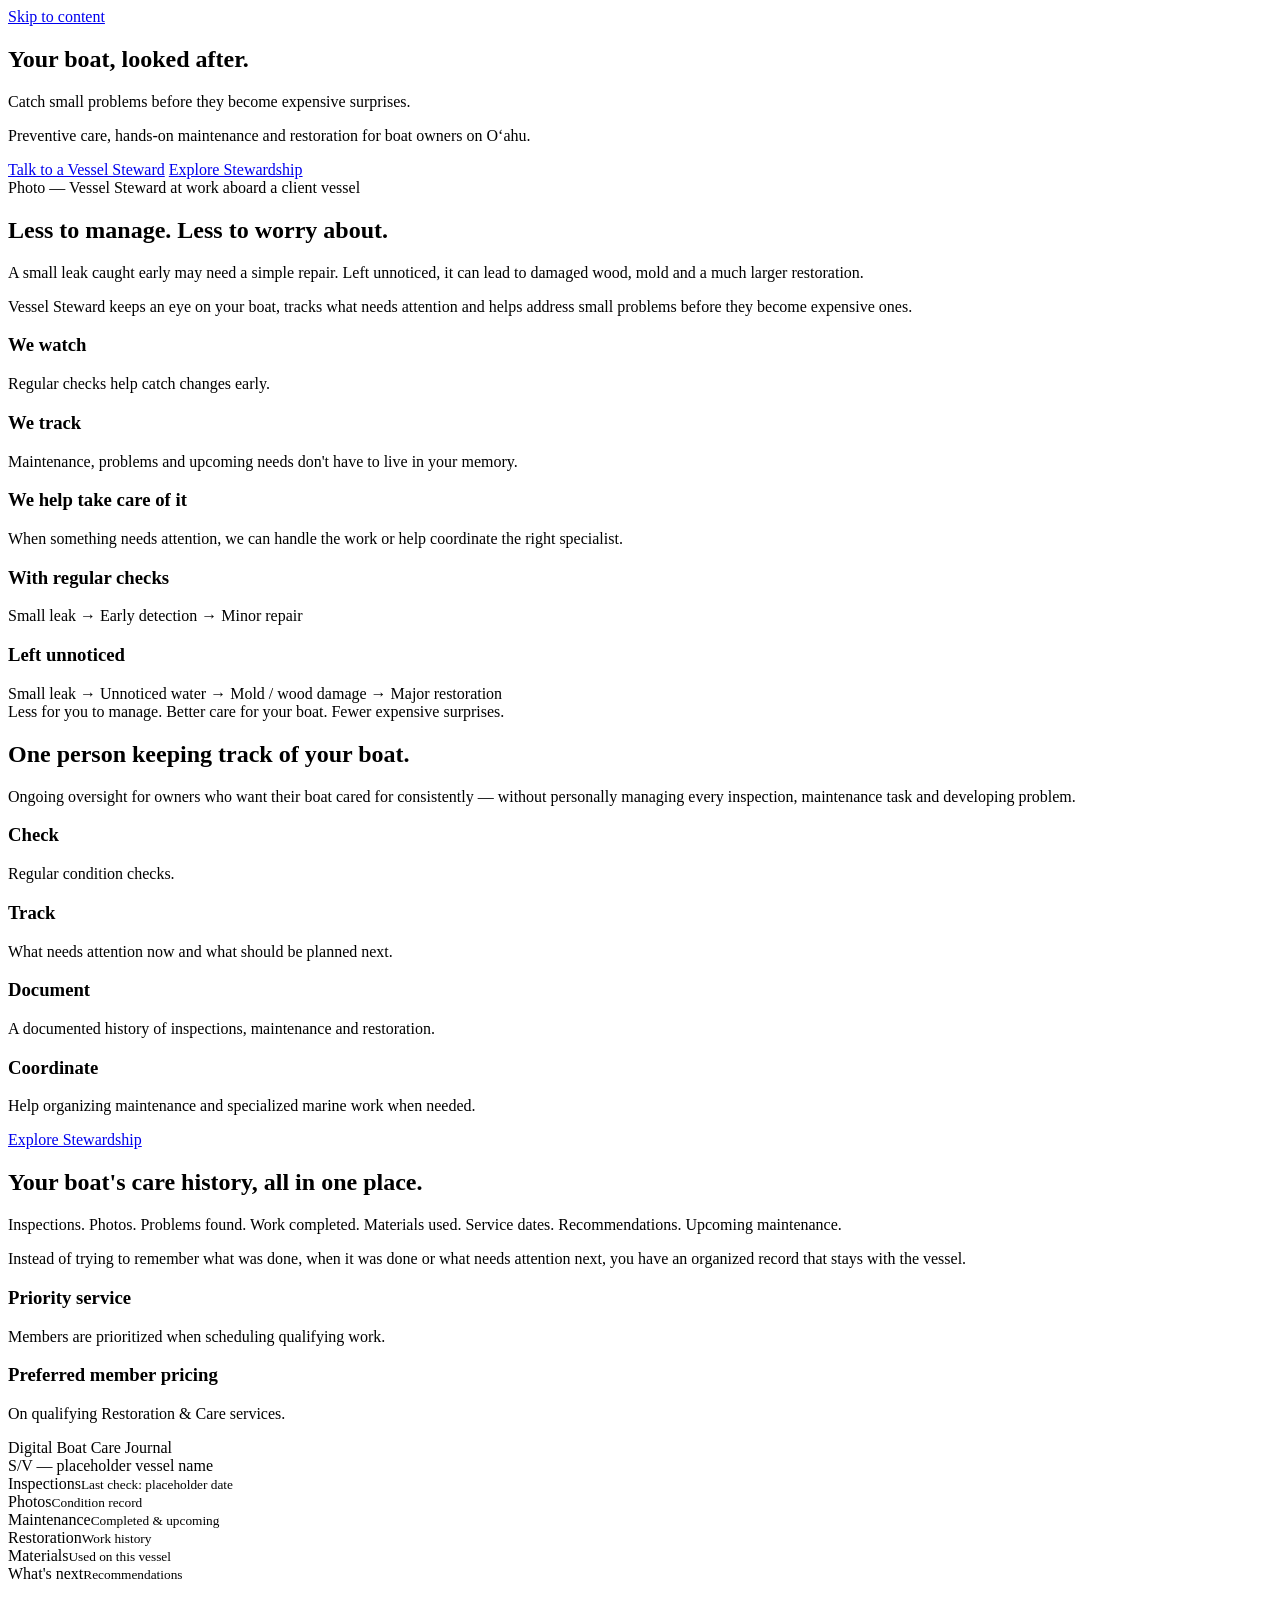
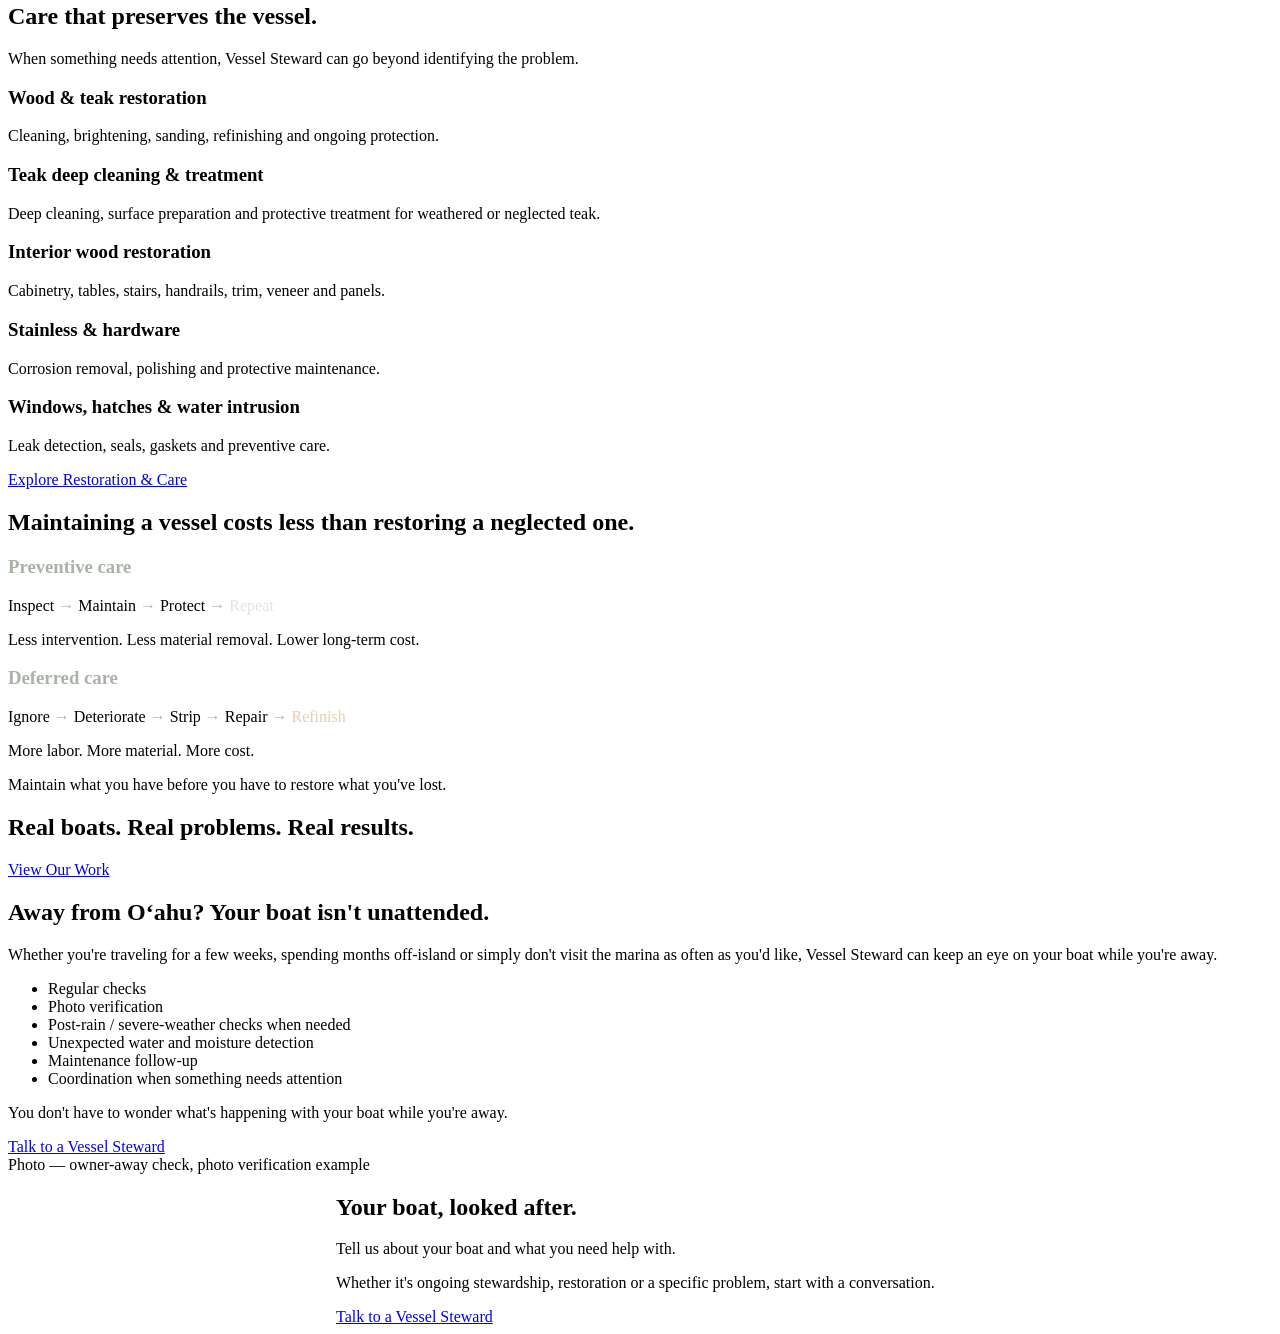
==== index.html @ 66714bbd "Add files via upload" ====
<!doctype html>
<html lang="en">
<head>
<meta charset="utf-8">
<meta name="viewport" content="width=device-width, initial-scale=1">
<title>Vessel Steward — Boat Care & Stewardship on O‘ahu</title>
<meta name="description" content="Preventive boat care, maintenance oversight and restoration on O‘ahu. Vessel Steward catches small problems before they become expensive surprises.">
<meta property="og:title" content="Vessel Steward — Your boat, looked after.">
<meta property="og:description" content="Preventive vessel care, maintenance oversight and restoration on O‘ahu, Hawai‘i.">
<meta property="og:type" content="website">
<meta property="og:url" content="https://example.com/">
<meta property="og:image" content="images/hero/og-image.jpg">
<link rel="icon" href="data:,">
<link rel="preconnect" href="https://fonts.googleapis.com">
<link rel="preconnect" href="https://fonts.gstatic.com" crossorigin>
<link href="https://fonts.googleapis.com/css2?family=Fraunces:opsz,wght@9..144,440;9..144,500;9..144,560&family=Inter:wght@400;500;600;700&display=swap" rel="stylesheet">
<link rel="stylesheet" href="css/tokens.css">
<link rel="stylesheet" href="css/base.css">
<link rel="stylesheet" href="css/layout.css">
<link rel="stylesheet" href="css/components.css">
</head>
<body>
<a class="skip-link" href="#main">Skip to content</a>
<div id="site-header"></div>

<main id="main">

  <!-- ================= HERO ================= -->
  <section class="wrap hero">
    <div>
      <h1>Your boat, looked after.</h1>
      <p class="lead">Catch small problems before they become expensive surprises.</p>
      <p>Preventive care, hands-on maintenance and restoration for boat owners on O‘ahu.</p>
      <div class="cta-row">
        <a class="btn btn-primary" href="contact.html">Talk to a Vessel Steward</a>
        <a class="btn btn-secondary" href="stewardship.html">Explore Stewardship</a>
      </div>
    </div>
    <div class="ph ph--hero" role="img" aria-label="Placeholder: Vessel Steward working aboard an actual boat on O‘ahu">
      <span class="ph__label">Photo — Vessel Steward at work aboard a client vessel</span>
    </div>
  </section>

  <!-- ================= LESS TO MANAGE ================= -->
  <section class="section section--canvas">
    <div class="wrap">
      <div class="section-head">
        <h2>Less to manage. Less to worry about.</h2>
        <p>A small leak caught early may need a simple repair. Left unnoticed, it can lead to damaged wood, mold and a much larger restoration.</p>
        <p>Vessel Steward keeps an eye on your boat, tracks what needs attention and helps address small problems before they become expensive ones.</p>
      </div>

      <div class="concept-grid concept-grid--3">
        <div class="concept">
          <h3>We watch</h3>
          <p>Regular checks help catch changes early.</p>
        </div>
        <div class="concept">
          <h3>We track</h3>
          <p>Maintenance, problems and upcoming needs don't have to live in your memory.</p>
        </div>
        <div class="concept">
          <h3>We help take care of it</h3>
          <p>When something needs attention, we can handle the work or help coordinate the right specialist.</p>
        </div>
      </div>

      <div class="care-compare" aria-label="Comparing early detection to unnoticed damage">
        <div class="care-path care-path--good">
          <h3>With regular checks</h3>
          <div class="care-path__chain">
            <span class="care-path__node">Small leak</span>
            <span class="care-path__arrow">→</span>
            <span class="care-path__node">Early detection</span>
            <span class="care-path__arrow">→</span>
            <span class="care-path__node">Minor repair</span>
          </div>
        </div>
        <div class="care-path care-path--bad">
          <h3>Left unnoticed</h3>
          <div class="care-path__chain">
            <span class="care-path__node">Small leak</span>
            <span class="care-path__arrow">→</span>
            <span class="care-path__node">Unnoticed water</span>
            <span class="care-path__arrow">→</span>
            <span class="care-path__node">Mold / wood damage</span>
            <span class="care-path__arrow">→</span>
            <span class="care-path__node">Major restoration</span>
          </div>
        </div>
      </div>

      <p class="lead" style="margin-top: var(--space-4)">Less for you to manage. Better care for your boat. Fewer expensive surprises.</p>
    </div>
  </section>

  <!-- ================= VESSEL STEWARDSHIP ================= -->
  <section class="section">
    <div class="wrap">
      <div class="section-head">
        <h2>One person keeping track of your boat.</h2>
        <p>Ongoing oversight for owners who want their boat cared for consistently — without personally managing every inspection, maintenance task and developing problem.</p>
      </div>

      <div class="concept-grid concept-grid--4">
        <div class="concept"><h3>Check</h3><p>Regular condition checks.</p></div>
        <div class="concept"><h3>Track</h3><p>What needs attention now and what should be planned next.</p></div>
        <div class="concept"><h3>Document</h3><p>A documented history of inspections, maintenance and restoration.</p></div>
        <div class="concept"><h3>Coordinate</h3><p>Help organizing maintenance and specialized marine work when needed.</p></div>
      </div>

      <p style="margin-top: var(--space-4)"><a class="btn btn-secondary" href="stewardship.html">Explore Stewardship</a></p>
    </div>
  </section>

  <!-- ================= DIGITAL BOAT CARE JOURNAL ================= -->
  <section class="section section--canvas">
    <div class="wrap hero" style="padding-block:0;">
      <div>
        <h2>Your boat's care history, all in one place.</h2>
        <p>Inspections. Photos. Problems found. Work completed. Materials used. Service dates. Recommendations. Upcoming maintenance.</p>
        <p>Instead of trying to remember what was done, when it was done or what needs attention next, you have an organized record that stays with the vessel.</p>
        <div class="benefit-row">
          <div class="benefit"><h3>Priority service</h3><p>Members are prioritized when scheduling qualifying work.</p></div>
          <div class="benefit"><h3>Preferred member pricing</h3><p>On qualifying Restoration &amp; Care services.</p></div>
        </div>
      </div>
      <div>
        <div class="journal">
          <div class="journal__bar">
            <span class="journal__dot"></span><span class="journal__dot"></span><span class="journal__dot"></span>
            <span class="journal__title">Digital Boat Care Journal</span>
          </div>
          <div class="journal__body">
            <div class="journal__vessel">S/V — placeholder vessel name</div>
            <div class="journal__categories">
              <div class="journal__cat"><span>Inspections</span><small>Last check: placeholder date</small></div>
              <div class="journal__cat"><span>Photos</span><small>Condition record</small></div>
              <div class="journal__cat"><span>Maintenance</span><small>Completed &amp; upcoming</small></div>
              <div class="journal__cat"><span>Restoration</span><small>Work history</small></div>
              <div class="journal__cat"><span>Materials</span><small>Used on this vessel</small></div>
              <div class="journal__cat"><span>What's next</span><small>Recommendations</small></div>
            </div>
          </div>
        </div>
      </div>
    </div>
  </section>

  <!-- ================= RESTORATION & CARE ================= -->
  <section class="section">
    <div class="wrap">
      <div class="section-head">
        <h2>Care that preserves the vessel.</h2>
        <p>When something needs attention, Vessel Steward can go beyond identifying the problem.</p>
      </div>

      <div class="concept-grid concept-grid--3">
        <div class="concept"><h3>Wood &amp; teak restoration</h3><p>Cleaning, brightening, sanding, refinishing and ongoing protection.</p></div>
        <div class="concept"><h3>Teak deep cleaning &amp; treatment</h3><p>Deep cleaning, surface preparation and protective treatment for weathered or neglected teak.</p></div>
        <div class="concept"><h3>Interior wood restoration</h3><p>Cabinetry, tables, stairs, handrails, trim, veneer and panels.</p></div>
        <div class="concept"><h3>Stainless &amp; hardware</h3><p>Corrosion removal, polishing and protective maintenance.</p></div>
        <div class="concept"><h3>Windows, hatches &amp; water intrusion</h3><p>Leak detection, seals, gaskets and preventive care.</p></div>
      </div>

      <p style="margin-top: var(--space-4)"><a class="btn btn-secondary" href="restoration-care.html">Explore Restoration &amp; Care</a></p>
    </div>
  </section>

  <!-- ================= PREVENTIVE CARE ================= -->
  <section class="section section--dark">
    <div class="wrap">
      <div class="section-head">
        <h2>Maintaining a vessel costs less than restoring a neglected one.</h2>
      </div>

      <div class="care-compare">
        <div class="care-path care-path--good" style="background:transparent;border-color:rgba(237,234,224,0.25)">
          <h3 style="color:#A9B2A7">Preventive care</h3>
          <div class="care-path__chain">
            <span class="care-path__node" style="background:var(--ink-panel);border-color:rgba(237,234,224,0.3);color:var(--paper-on-ink)">Inspect</span>
            <span class="care-path__arrow" style="color:#A9B2A7">→</span>
            <span class="care-path__node" style="background:var(--ink-panel);border-color:rgba(237,234,224,0.3);color:var(--paper-on-ink)">Maintain</span>
            <span class="care-path__arrow" style="color:#A9B2A7">→</span>
            <span class="care-path__node" style="background:var(--ink-panel);border-color:rgba(237,234,224,0.3);color:var(--paper-on-ink)">Protect</span>
            <span class="care-path__arrow" style="color:#A9B2A7">→</span>
            <span class="care-path__node" style="border-color:var(--steward);color:#DCE6DF">Repeat</span>
          </div>
          <p class="care-path__result" style="color:var(--paper-on-ink)">Less intervention. Less material removal. Lower long-term cost.</p>
        </div>
        <div class="care-path care-path--bad" style="background:transparent;border-color:rgba(237,234,224,0.25)">
          <h3 style="color:#A9B2A7">Deferred care</h3>
          <div class="care-path__chain">
            <span class="care-path__node" style="background:var(--ink-panel);border-color:rgba(237,234,224,0.3);color:var(--paper-on-ink)">Ignore</span>
            <span class="care-path__arrow" style="color:#A9B2A7">→</span>
            <span class="care-path__node" style="background:var(--ink-panel);border-color:rgba(237,234,224,0.3);color:var(--paper-on-ink)">Deteriorate</span>
            <span class="care-path__arrow" style="color:#A9B2A7">→</span>
            <span class="care-path__node" style="background:var(--ink-panel);border-color:rgba(237,234,224,0.3);color:var(--paper-on-ink)">Strip</span>
            <span class="care-path__arrow" style="color:#A9B2A7">→</span>
            <span class="care-path__node" style="background:var(--ink-panel);border-color:rgba(237,234,224,0.3);color:var(--paper-on-ink)">Repair</span>
            <span class="care-path__arrow" style="color:#A9B2A7">→</span>
            <span class="care-path__node" style="border-color:var(--teak);color:#E4CFAF">Refinish</span>
          </div>
          <p class="care-path__result" style="color:var(--paper-on-ink)">More labor. More material. More cost.</p>
        </div>
      </div>

      <p class="lead" style="color:var(--paper-on-ink); margin-top: var(--space-5)">Maintain what you have before you have to restore what you've lost.</p>
    </div>
  </section>

  <!-- ================= OUR WORK ================= -->
  <section class="section">
    <div class="wrap">
      <div class="section-head">
        <h2>Real boats. Real problems. Real results.</h2>
      </div>
      <div class="project-grid" id="home-project-preview"></div>
      <p style="margin-top: var(--space-5)"><a class="btn btn-secondary" href="our-work.html">View Our Work</a></p>
    </div>
  </section>

  <!-- ================= OWNER AWAY ================= -->
  <section class="section section--canvas">
    <div class="wrap hero" style="padding-block:0;">
      <div>
        <h2>Away from O‘ahu? Your boat isn't unattended.</h2>
        <p>Whether you're traveling for a few weeks, spending months off-island or simply don't visit the marina as often as you'd like, Vessel Steward can keep an eye on your boat while you're away.</p>
        <ul class="check-list">
          <li>Regular checks</li>
          <li>Photo verification</li>
          <li>Post-rain / severe-weather checks when needed</li>
          <li>Unexpected water and moisture detection</li>
          <li>Maintenance follow-up</li>
          <li>Coordination when something needs attention</li>
        </ul>
        <p class="lead">You don't have to wonder what's happening with your boat while you're away.</p>
        <a class="btn btn-primary" href="contact.html">Talk to a Vessel Steward</a>
      </div>
      <div class="ph ph--wide" role="img" aria-label="Placeholder: photo verification check sent to an off-island owner">
        <span class="ph__label">Photo — owner-away check, photo verification example</span>
      </div>
    </div>
  </section>

  <!-- ================= FINAL CTA ================= -->
  <section class="section section--dark">
    <div class="wrap section-head--center" style="max-width:38rem;margin-inline:auto;">
      <h2>Your boat, looked after.</h2>
      <p>Tell us about your boat and what you need help with.</p>
      <p>Whether it's ongoing stewardship, restoration or a specific problem, start with a conversation.</p>
      <div class="cta-row" style="justify-content:center; margin-top: var(--space-3)">
        <a class="btn btn-primary" href="contact.html">Talk to a Vessel Steward</a>
      </div>
    </div>
  </section>

</main>

<div id="site-footer"></div>

<script src="data/projects.js"></script>
<script src="js/components.js"></script>
<script src="js/main.js"></script>
<script>
  document.addEventListener("components:ready", function () {
    var host = document.getElementById("home-project-preview");
    if (!host || !window.VS_PROJECTS) return;
    host.innerHTML = window.VS_PROJECTS.slice(0, 4).map(function (p) {
      return (
        '<article class="project-card">' +
        '<div class="project-card__images">' +
        '<div class="ph ph--square"><span class="ph__label">Before — ' + p.title + '</span></div>' +
        '<div class="ph ph--square"><span class="ph__label">After — ' + p.title + '</span></div>' +
        '</div>' +
        '<div class="project-card__body">' +
        '<span class="project-card__cat">' + p.category + '</span>' +
        '<h3>' + p.title + '</h3>' +
        '<dl><dt>Problem</dt><dd>' + p.problem + '</dd>' +
        '<dt>Work performed</dt><dd>' + p.work + '</dd>' +
        '<dt>Result</dt><dd>' + p.result + '</dd></dl>' +
        '</div></article>'
      );
    }).join("");
  });
</script>
</body>
</html>
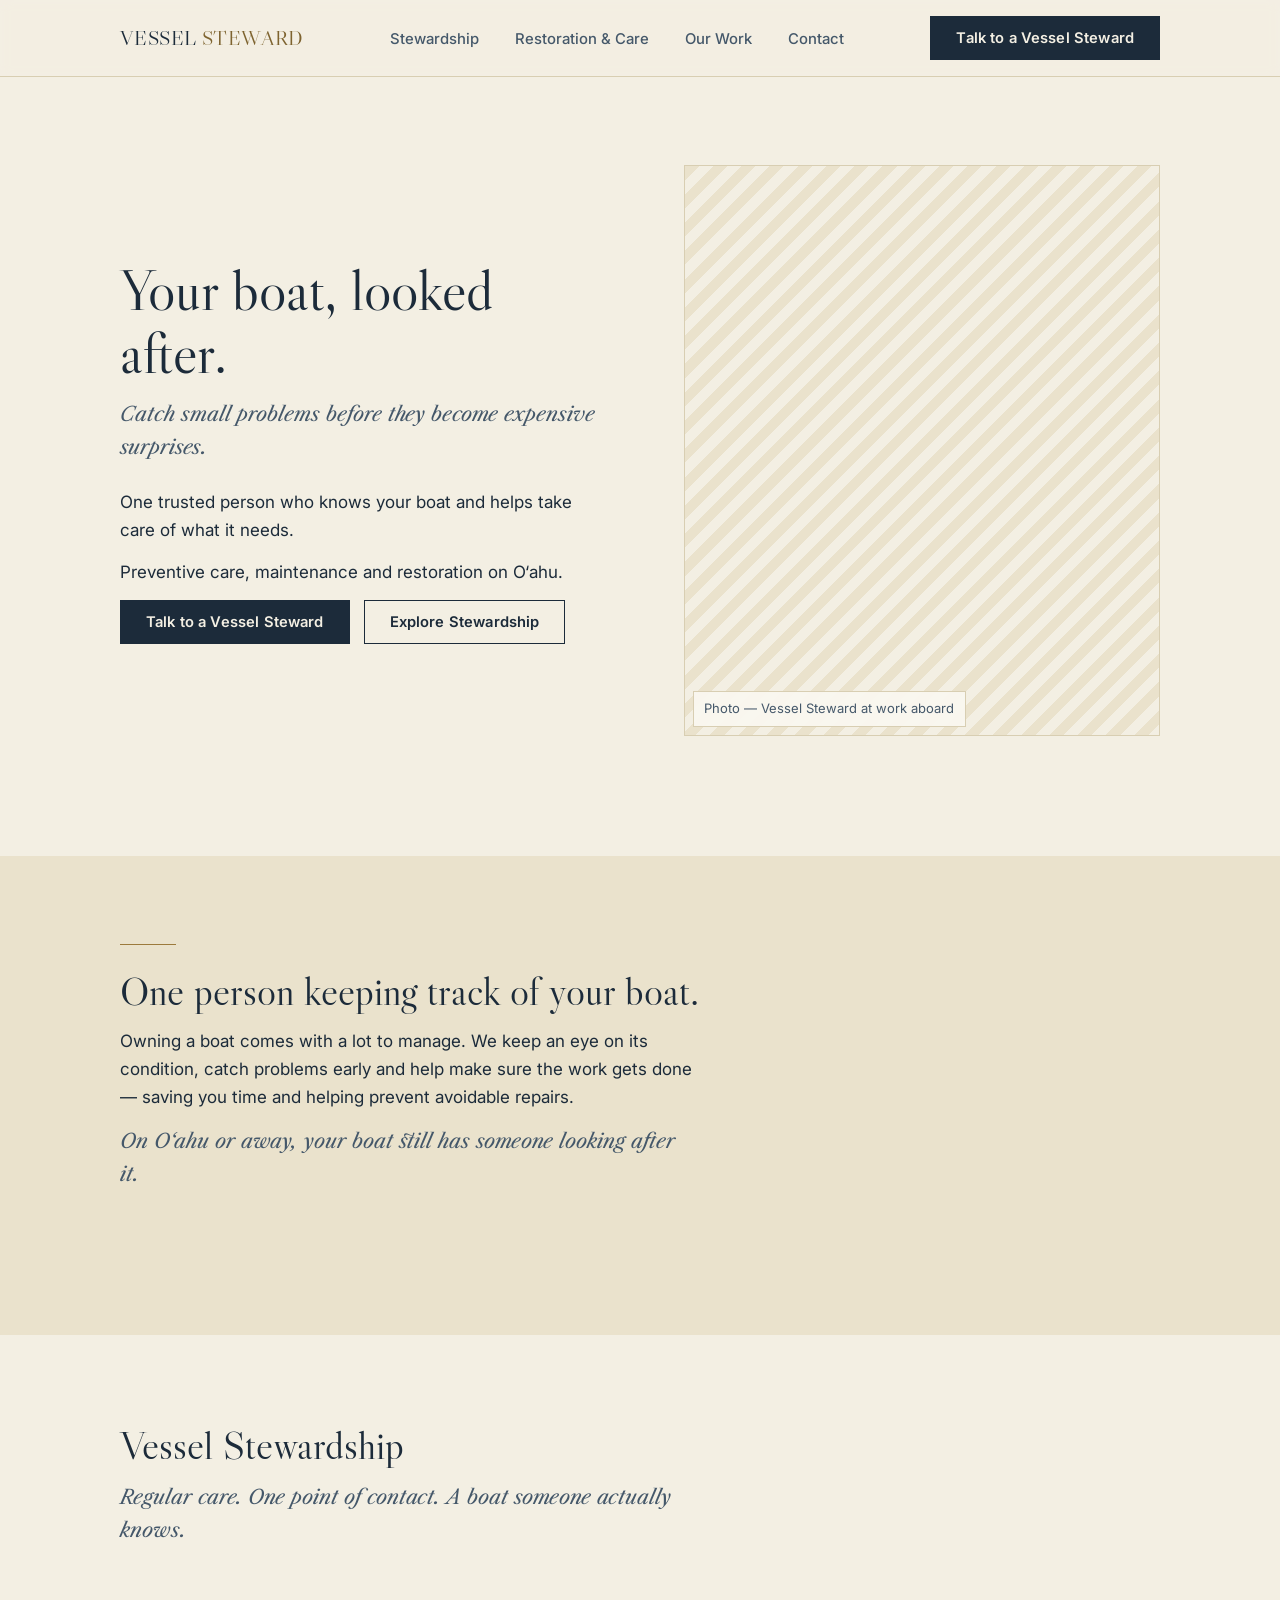
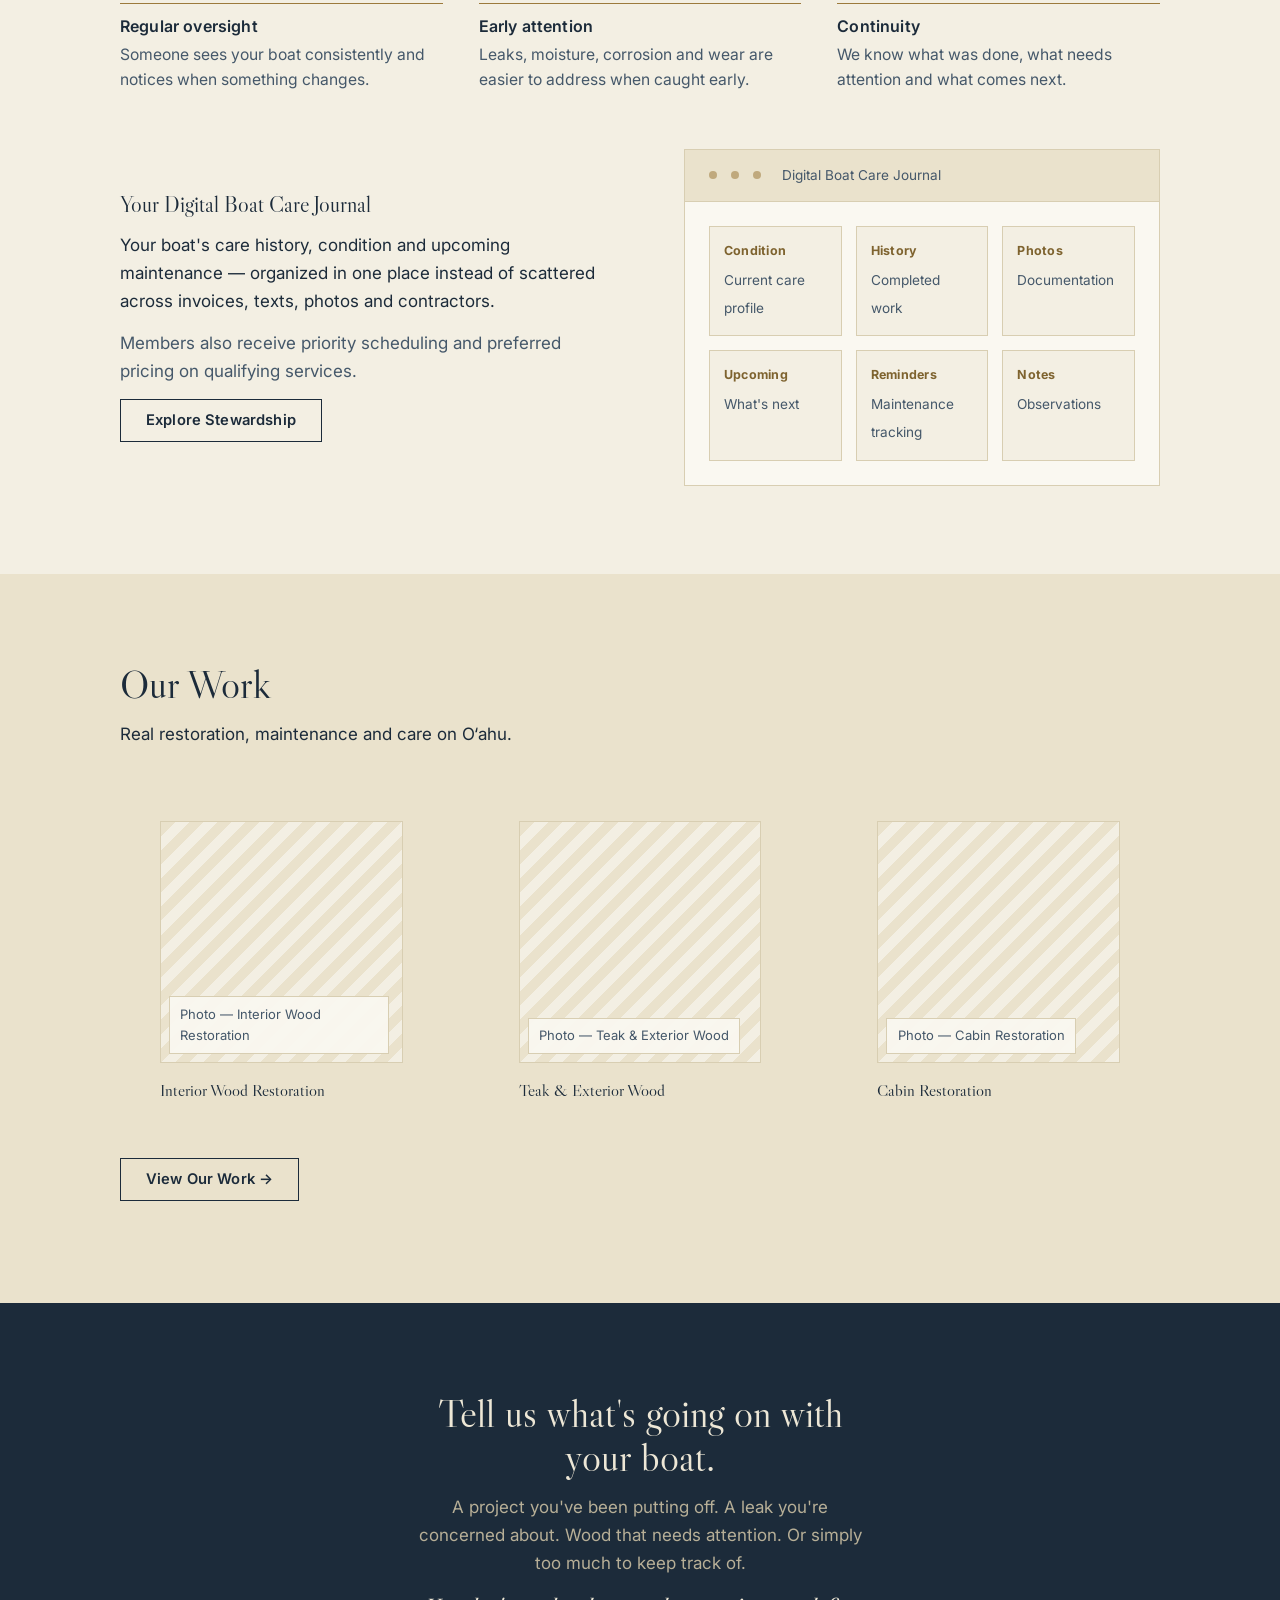
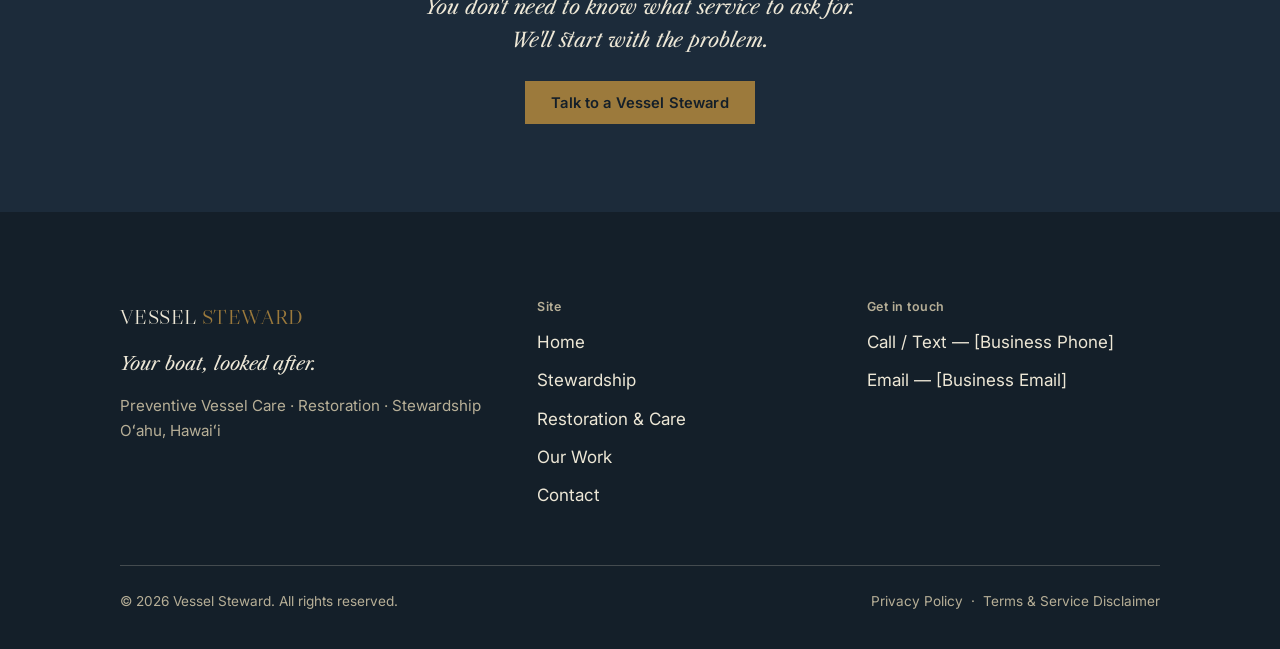
==== commit c32bb8cd: "Add files via upload" ====
--- a/index.html
+++ b/index.html
@@ -3,17 +3,16 @@
 <head>
 <meta charset="utf-8">
 <meta name="viewport" content="width=device-width, initial-scale=1">
-<title>Vessel Steward — Boat Care & Stewardship on O‘ahu</title>
-<meta name="description" content="Preventive boat care, maintenance oversight and restoration on O‘ahu. Vessel Steward catches small problems before they become expensive surprises.">
+<title>Vessel Steward — Preventive Boat Care &amp; Stewardship on O‘ahu</title>
+<meta name="description" content="One trusted person who knows your boat. Preventive care, maintenance and restoration for boat owners on O‘ahu, Hawai‘i.">
 <meta property="og:title" content="Vessel Steward — Your boat, looked after.">
-<meta property="og:description" content="Preventive vessel care, maintenance oversight and restoration on O‘ahu, Hawai‘i.">
+<meta property="og:description" content="Preventive care, maintenance and restoration for boat owners on O‘ahu, Hawai‘i.">
 <meta property="og:type" content="website">
 <meta property="og:url" content="https://example.com/">
-<meta property="og:image" content="images/hero/og-image.jpg">
 <link rel="icon" href="data:,">
 <link rel="preconnect" href="https://fonts.googleapis.com">
 <link rel="preconnect" href="https://fonts.gstatic.com" crossorigin>
-<link href="https://fonts.googleapis.com/css2?family=Fraunces:opsz,wght@9..144,440;9..144,500;9..144,560&family=Inter:wght@400;500;600;700&display=swap" rel="stylesheet">
+<link href="https://fonts.googleapis.com/css2?family=Libre+Caslon+Display&family=Libre+Caslon+Text:ital@0;1&family=Inter:wght@400;500;600;700&display=swap" rel="stylesheet">
 <link rel="stylesheet" href="css/tokens.css">
 <link rel="stylesheet" href="css/base.css">
 <link rel="stylesheet" href="css/layout.css">
@@ -30,116 +29,73 @@
     <div>
       <h1>Your boat, looked after.</h1>
       <p class="lead">Catch small problems before they become expensive surprises.</p>
-      <p>Preventive care, hands-on maintenance and restoration for boat owners on O‘ahu.</p>
+      <p>One trusted person who knows your boat and helps take care of what it needs.</p>
+      <p>Preventive care, maintenance and restoration on O‘ahu.</p>
       <div class="cta-row">
         <a class="btn btn-primary" href="contact.html">Talk to a Vessel Steward</a>
         <a class="btn btn-secondary" href="stewardship.html">Explore Stewardship</a>
       </div>
     </div>
-    <div class="ph ph--hero" role="img" aria-label="Placeholder: Vessel Steward working aboard an actual boat on O‘ahu">
-      <span class="ph__label">Photo — Vessel Steward at work aboard a client vessel</span>
+    <div class="ph ph--hero" role="img" aria-label="Placeholder: Vessel Steward working aboard a client vessel on O‘ahu">
+      <span class="ph__label">Photo — Vessel Steward at work aboard</span>
     </div>
   </section>
 
-  <!-- ================= LESS TO MANAGE ================= -->
-  <section class="section section--canvas">
+  <!-- ================= ONE PERSON KEEPING TRACK ================= -->
+  <section class="section section--panel">
+    <div class="wrap">
+      <hr class="rule">
+      <div class="section-head">
+        <h2>One person keeping track of your boat.</h2>
+        <p>Owning a boat comes with a lot to manage. We keep an eye on its condition, catch problems early and help make sure the work gets done — saving you time and helping prevent avoidable repairs.</p>
+        <p class="lead">On O‘ahu or away, your boat still has someone looking after it.</p>
+      </div>
+    </div>
+  </section>
+
+  <!-- ================= VESSEL STEWARDSHIP PREVIEW ================= -->
+  <section class="section">
     <div class="wrap">
       <div class="section-head">
-        <h2>Less to manage. Less to worry about.</h2>
-        <p>A small leak caught early may need a simple repair. Left unnoticed, it can lead to damaged wood, mold and a much larger restoration.</p>
-        <p>Vessel Steward keeps an eye on your boat, tracks what needs attention and helps address small problems before they become expensive ones.</p>
+        <h2>Vessel Stewardship</h2>
+        <p class="lead">Regular care. One point of contact. A boat someone actually knows.</p>
       </div>
 
       <div class="concept-grid concept-grid--3">
         <div class="concept">
-          <h3>We watch</h3>
-          <p>Regular checks help catch changes early.</p>
+          <h3>Regular oversight</h3>
+          <p>Someone sees your boat consistently and notices when something changes.</p>
         </div>
         <div class="concept">
-          <h3>We track</h3>
-          <p>Maintenance, problems and upcoming needs don't have to live in your memory.</p>
+          <h3>Early attention</h3>
+          <p>Leaks, moisture, corrosion and wear are easier to address when caught early.</p>
         </div>
         <div class="concept">
-          <h3>We help take care of it</h3>
-          <p>When something needs attention, we can handle the work or help coordinate the right specialist.</p>
+          <h3>Continuity</h3>
+          <p>We know what was done, what needs attention and what comes next.</p>
         </div>
       </div>
 
-      <div class="care-compare" aria-label="Comparing early detection to unnoticed damage">
-        <div class="care-path care-path--good">
-          <h3>With regular checks</h3>
-          <div class="care-path__chain">
-            <span class="care-path__node">Small leak</span>
-            <span class="care-path__arrow">→</span>
-            <span class="care-path__node">Early detection</span>
-            <span class="care-path__arrow">→</span>
-            <span class="care-path__node">Minor repair</span>
-          </div>
+      <div class="hero" style="padding-block: var(--space-5) 0; grid-template-columns: 1fr 1fr;">
+        <div>
+          <h3 style="font-family: var(--font-display); font-size: 1.4rem;">Your Digital Boat Care Journal</h3>
+          <p>Your boat's care history, condition and upcoming maintenance — organized in one place instead of scattered across invoices, texts, photos and contractors.</p>
+          <p style="color: var(--navy-soft)">Members also receive priority scheduling and preferred pricing on qualifying services.</p>
+          <a class="btn btn-secondary" href="stewardship.html">Explore Stewardship</a>
         </div>
-        <div class="care-path care-path--bad">
-          <h3>Left unnoticed</h3>
-          <div class="care-path__chain">
-            <span class="care-path__node">Small leak</span>
-            <span class="care-path__arrow">→</span>
-            <span class="care-path__node">Unnoticed water</span>
-            <span class="care-path__arrow">→</span>
-            <span class="care-path__node">Mold / wood damage</span>
-            <span class="care-path__arrow">→</span>
-            <span class="care-path__node">Major restoration</span>
-          </div>
-        </div>
-      </div>
-
-      <p class="lead" style="margin-top: var(--space-4)">Less for you to manage. Better care for your boat. Fewer expensive surprises.</p>
-    </div>
-  </section>
-
-  <!-- ================= VESSEL STEWARDSHIP ================= -->
-  <section class="section">
-    <div class="wrap">
-      <div class="section-head">
-        <h2>One person keeping track of your boat.</h2>
-        <p>Ongoing oversight for owners who want their boat cared for consistently — without personally managing every inspection, maintenance task and developing problem.</p>
-      </div>
-
-      <div class="concept-grid concept-grid--4">
-        <div class="concept"><h3>Check</h3><p>Regular condition checks.</p></div>
-        <div class="concept"><h3>Track</h3><p>What needs attention now and what should be planned next.</p></div>
-        <div class="concept"><h3>Document</h3><p>A documented history of inspections, maintenance and restoration.</p></div>
-        <div class="concept"><h3>Coordinate</h3><p>Help organizing maintenance and specialized marine work when needed.</p></div>
-      </div>
-
-      <p style="margin-top: var(--space-4)"><a class="btn btn-secondary" href="stewardship.html">Explore Stewardship</a></p>
-    </div>
-  </section>
-
-  <!-- ================= DIGITAL BOAT CARE JOURNAL ================= -->
-  <section class="section section--canvas">
-    <div class="wrap hero" style="padding-block:0;">
-      <div>
-        <h2>Your boat's care history, all in one place.</h2>
-        <p>Inspections. Photos. Problems found. Work completed. Materials used. Service dates. Recommendations. Upcoming maintenance.</p>
-        <p>Instead of trying to remember what was done, when it was done or what needs attention next, you have an organized record that stays with the vessel.</p>
-        <div class="benefit-row">
-          <div class="benefit"><h3>Priority service</h3><p>Members are prioritized when scheduling qualifying work.</p></div>
-          <div class="benefit"><h3>Preferred member pricing</h3><p>On qualifying Restoration &amp; Care services.</p></div>
-        </div>
-      </div>
-      <div>
         <div class="journal">
           <div class="journal__bar">
             <span class="journal__dot"></span><span class="journal__dot"></span><span class="journal__dot"></span>
             <span class="journal__title">Digital Boat Care Journal</span>
           </div>
           <div class="journal__body">
-            <div class="journal__vessel">S/V — placeholder vessel name</div>
             <div class="journal__categories">
-              <div class="journal__cat"><span>Inspections</span><small>Last check: placeholder date</small></div>
-              <div class="journal__cat"><span>Photos</span><small>Condition record</small></div>
-              <div class="journal__cat"><span>Maintenance</span><small>Completed &amp; upcoming</small></div>
-              <div class="journal__cat"><span>Restoration</span><small>Work history</small></div>
-              <div class="journal__cat"><span>Materials</span><small>Used on this vessel</small></div>
-              <div class="journal__cat"><span>What's next</span><small>Recommendations</small></div>
+              <div class="journal__cat"><span>Condition</span><small>Current care profile</small></div>
+              <div class="journal__cat"><span>History</span><small>Completed work</small></div>
+              <div class="journal__cat"><span>Photos</span><small>Documentation</small></div>
+              <div class="journal__cat"><span>Upcoming</span><small>What's next</small></div>
+              <div class="journal__cat"><span>Reminders</span><small>Maintenance tracking</small></div>
+              <div class="journal__cat"><span>Notes</span><small>Observations</small></div>
             </div>
           </div>
         </div>
@@ -147,108 +103,24 @@
     </div>
   </section>
 
-  <!-- ================= RESTORATION & CARE ================= -->
-  <section class="section">
+  <!-- ================= OUR WORK PREVIEW ================= -->
+  <section class="section section--panel">
     <div class="wrap">
       <div class="section-head">
-        <h2>Care that preserves the vessel.</h2>
-        <p>When something needs attention, Vessel Steward can go beyond identifying the problem.</p>
+        <h2>Our Work</h2>
+        <p>Real restoration, maintenance and care on O‘ahu.</p>
       </div>
-
-      <div class="concept-grid concept-grid--3">
-        <div class="concept"><h3>Wood &amp; teak restoration</h3><p>Cleaning, brightening, sanding, refinishing and ongoing protection.</p></div>
-        <div class="concept"><h3>Teak deep cleaning &amp; treatment</h3><p>Deep cleaning, surface preparation and protective treatment for weathered or neglected teak.</p></div>
-        <div class="concept"><h3>Interior wood restoration</h3><p>Cabinetry, tables, stairs, handrails, trim, veneer and panels.</p></div>
-        <div class="concept"><h3>Stainless &amp; hardware</h3><p>Corrosion removal, polishing and protective maintenance.</p></div>
-        <div class="concept"><h3>Windows, hatches &amp; water intrusion</h3><p>Leak detection, seals, gaskets and preventive care.</p></div>
-      </div>
-
-      <p style="margin-top: var(--space-4)"><a class="btn btn-secondary" href="restoration-care.html">Explore Restoration &amp; Care</a></p>
-    </div>
-  </section>
-
-  <!-- ================= PREVENTIVE CARE ================= -->
-  <section class="section section--dark">
-    <div class="wrap">
-      <div class="section-head">
-        <h2>Maintaining a vessel costs less than restoring a neglected one.</h2>
-      </div>
-
-      <div class="care-compare">
-        <div class="care-path care-path--good" style="background:transparent;border-color:rgba(237,234,224,0.25)">
-          <h3 style="color:#A9B2A7">Preventive care</h3>
-          <div class="care-path__chain">
-            <span class="care-path__node" style="background:var(--ink-panel);border-color:rgba(237,234,224,0.3);color:var(--paper-on-ink)">Inspect</span>
-            <span class="care-path__arrow" style="color:#A9B2A7">→</span>
-            <span class="care-path__node" style="background:var(--ink-panel);border-color:rgba(237,234,224,0.3);color:var(--paper-on-ink)">Maintain</span>
-            <span class="care-path__arrow" style="color:#A9B2A7">→</span>
-            <span class="care-path__node" style="background:var(--ink-panel);border-color:rgba(237,234,224,0.3);color:var(--paper-on-ink)">Protect</span>
-            <span class="care-path__arrow" style="color:#A9B2A7">→</span>
-            <span class="care-path__node" style="border-color:var(--steward);color:#DCE6DF">Repeat</span>
-          </div>
-          <p class="care-path__result" style="color:var(--paper-on-ink)">Less intervention. Less material removal. Lower long-term cost.</p>
-        </div>
-        <div class="care-path care-path--bad" style="background:transparent;border-color:rgba(237,234,224,0.25)">
-          <h3 style="color:#A9B2A7">Deferred care</h3>
-          <div class="care-path__chain">
-            <span class="care-path__node" style="background:var(--ink-panel);border-color:rgba(237,234,224,0.3);color:var(--paper-on-ink)">Ignore</span>
-            <span class="care-path__arrow" style="color:#A9B2A7">→</span>
-            <span class="care-path__node" style="background:var(--ink-panel);border-color:rgba(237,234,224,0.3);color:var(--paper-on-ink)">Deteriorate</span>
-            <span class="care-path__arrow" style="color:#A9B2A7">→</span>
-            <span class="care-path__node" style="background:var(--ink-panel);border-color:rgba(237,234,224,0.3);color:var(--paper-on-ink)">Strip</span>
-            <span class="care-path__arrow" style="color:#A9B2A7">→</span>
-            <span class="care-path__node" style="background:var(--ink-panel);border-color:rgba(237,234,224,0.3);color:var(--paper-on-ink)">Repair</span>
-            <span class="care-path__arrow" style="color:#A9B2A7">→</span>
-            <span class="care-path__node" style="border-color:var(--teak);color:#E4CFAF">Refinish</span>
-          </div>
-          <p class="care-path__result" style="color:var(--paper-on-ink)">More labor. More material. More cost.</p>
-        </div>
-      </div>
-
-      <p class="lead" style="color:var(--paper-on-ink); margin-top: var(--space-5)">Maintain what you have before you have to restore what you've lost.</p>
-    </div>
-  </section>
-
-  <!-- ================= OUR WORK ================= -->
-  <section class="section">
-    <div class="wrap">
-      <div class="section-head">
-        <h2>Real boats. Real problems. Real results.</h2>
-      </div>
-      <div class="project-grid" id="home-project-preview"></div>
-      <p style="margin-top: var(--space-5)"><a class="btn btn-secondary" href="our-work.html">View Our Work</a></p>
-    </div>
-  </section>
-
-  <!-- ================= OWNER AWAY ================= -->
-  <section class="section section--canvas">
-    <div class="wrap hero" style="padding-block:0;">
-      <div>
-        <h2>Away from O‘ahu? Your boat isn't unattended.</h2>
-        <p>Whether you're traveling for a few weeks, spending months off-island or simply don't visit the marina as often as you'd like, Vessel Steward can keep an eye on your boat while you're away.</p>
-        <ul class="check-list">
-          <li>Regular checks</li>
-          <li>Photo verification</li>
-          <li>Post-rain / severe-weather checks when needed</li>
-          <li>Unexpected water and moisture detection</li>
-          <li>Maintenance follow-up</li>
-          <li>Coordination when something needs attention</li>
-        </ul>
-        <p class="lead">You don't have to wonder what's happening with your boat while you're away.</p>
-        <a class="btn btn-primary" href="contact.html">Talk to a Vessel Steward</a>
-      </div>
-      <div class="ph ph--wide" role="img" aria-label="Placeholder: photo verification check sent to an off-island owner">
-        <span class="ph__label">Photo — owner-away check, photo verification example</span>
-      </div>
+      <div class="work-preview" id="home-work-preview"></div>
+      <p style="margin-top: var(--space-4)"><a class="btn btn-secondary" href="our-work.html">View Our Work →</a></p>
     </div>
   </section>
 
   <!-- ================= FINAL CTA ================= -->
-  <section class="section section--dark">
-    <div class="wrap section-head--center" style="max-width:38rem;margin-inline:auto;">
-      <h2>Your boat, looked after.</h2>
-      <p>Tell us about your boat and what you need help with.</p>
-      <p>Whether it's ongoing stewardship, restoration or a specific problem, start with a conversation.</p>
+  <section class="section section--navy">
+    <div class="wrap section-head--center" style="max-width:36rem;margin-inline:auto;">
+      <h2>Tell us what's going on with your boat.</h2>
+      <p>A project you've been putting off. A leak you're concerned about. Wood that needs attention. Or simply too much to keep track of.</p>
+      <p class="lead">You don't need to know what service to ask for. We'll start with the problem.</p>
       <div class="cta-row" style="justify-content:center; margin-top: var(--space-3)">
         <a class="btn btn-primary" href="contact.html">Talk to a Vessel Steward</a>
       </div>
@@ -259,27 +131,23 @@
 
 <div id="site-footer"></div>
 
-<script src="data/projects.js"></script>
+<script src="data/business-info.js"></script>
+<script src="data/work-projects.js"></script>
 <script src="js/components.js"></script>
 <script src="js/main.js"></script>
+<script src="js/accordion.js"></script>
 <script>
   document.addEventListener("components:ready", function () {
-    var host = document.getElementById("home-project-preview");
-    if (!host || !window.VS_PROJECTS) return;
-    host.innerHTML = window.VS_PROJECTS.slice(0, 4).map(function (p) {
+    var host = document.getElementById("home-work-preview");
+    if (!host || !window.VS_WORK_PROJECTS) return;
+    host.innerHTML = window.VS_WORK_PROJECTS.map(function (p) {
       return (
-        '<article class="project-card">' +
-        '<div class="project-card__images">' +
-        '<div class="ph ph--square"><span class="ph__label">Before — ' + p.title + '</span></div>' +
-        '<div class="ph ph--square"><span class="ph__label">After — ' + p.title + '</span></div>' +
+        '<figure class="work-preview__item">' +
+        '<div class="ph ph--square" role="img" aria-label="Placeholder: ' + p.title + ' project photography">' +
+        '<span class="ph__label">Photo — ' + p.title + '</span>' +
         '</div>' +
-        '<div class="project-card__body">' +
-        '<span class="project-card__cat">' + p.category + '</span>' +
-        '<h3>' + p.title + '</h3>' +
-        '<dl><dt>Problem</dt><dd>' + p.problem + '</dd>' +
-        '<dt>Work performed</dt><dd>' + p.work + '</dd>' +
-        '<dt>Result</dt><dd>' + p.result + '</dd></dl>' +
-        '</div></article>'
+        '<figcaption>' + p.title + '</figcaption>' +
+        '</figure>'
       );
     }).join("");
   });
--- a/css/tokens.css
+++ b/css/tokens.css
@@ -0,0 +1,47 @@
+/* =========================================================
+   VESSEL STEWARD — DESIGN TOKENS
+   Established American yacht-club / marine-craftsmanship palette.
+   Edit here to restyle the whole site from one place.
+   ========================================================= */
+:root {
+  /* ---- Color ---- */
+  --ivory: #F3EFE3;        /* sailcloth — primary background */
+  --ivory-deep: #EAE2CC;   /* recessed panels, alt sections */
+  --paper: #FAF8F1;        /* lightest surface, cards on ivory-deep */
+  --navy: #1C2B3A;         /* deep marine ink — primary text & headings */
+  --navy-soft: #45586A;    /* secondary text */
+  --navy-deep: #141F29;    /* footer / deepest navy surface */
+  --teak: #8B6239;         /* warm wood — used in photography captions only */
+  --brass: #9C7A3C;        /* restrained bronze/brass accent */
+  --brass-deep: #7E632F;   /* brass hover/active */
+  --line: #D8CEB2;         /* warm hairline border */
+  --line-on-navy: rgba(237, 231, 214, 0.22);
+  --on-navy: #EDE7D6;      /* text on navy surfaces */
+  --on-navy-soft: #B7AF97;
+
+  /* ---- Type ---- */
+  --font-display: "Libre Caslon Display", Georgia, "Times New Roman", serif;
+  --font-serif-text: "Libre Caslon Text", Georgia, serif;
+  --font-body: "Inter", -apple-system, BlinkMacSystemFont, "Segoe UI", sans-serif;
+
+  --step-caption: 0.8125rem;
+  --step-body: 1.0625rem;
+  --step-lead: 1.25rem;
+  --step-h3: clamp(1.2rem, 1.08rem + 0.5vw, 1.5rem);
+  --step-h2: clamp(1.7rem, 1.4rem + 1.4vw, 2.5rem);
+  --step-h1: clamp(2.2rem, 1.6rem + 2.8vw, 3.6rem);
+
+  --space-1: 0.5rem;
+  --space-2: 0.875rem;
+  --space-3: 1.5rem;
+  --space-4: 2.25rem;
+  --space-5: 3.5rem;
+  --space-6: 5.5rem;
+  --space-7: 7.5rem;
+
+  --content-max: 72rem;
+  --text-max: 38rem;
+
+  --radius: 0px; /* square, engraved ledger feel — no rounded-SaaS corners */
+  --ease: cubic-bezier(0.4, 0, 0.2, 1);
+}
--- a/css/base.css
+++ b/css/base.css
@@ -0,0 +1,138 @@
+/* =========================================================
+   VESSEL STEWARD — BASE
+   ========================================================= */
+
+*, *::before, *::after { box-sizing: border-box; }
+html { scroll-behavior: smooth; }
+@media (prefers-reduced-motion: reduce) {
+  html { scroll-behavior: auto; }
+  *, *::before, *::after {
+    animation-duration: 0.001ms !important;
+    animation-iteration-count: 1 !important;
+    transition-duration: 0.001ms !important;
+    scroll-behavior: auto !important;
+  }
+}
+
+body {
+  margin: 0;
+  background: var(--ivory);
+  color: var(--navy);
+  font-family: var(--font-body);
+  font-size: var(--step-body);
+  line-height: 1.65;
+  -webkit-font-smoothing: antialiased;
+}
+
+img { max-width: 100%; display: block; }
+
+h1, h2, h3, h4 {
+  font-family: var(--font-display);
+  font-weight: 400;
+  line-height: 1.1;
+  margin: 0 0 var(--space-2);
+  color: var(--navy);
+}
+h1 { font-size: var(--step-h1); }
+h2 { font-size: var(--step-h2); }
+h3 { font-size: var(--step-h3); }
+
+p {
+  margin: 0 0 var(--space-2);
+  max-width: 36rem;
+}
+p.lead { font-size: var(--step-lead); color: var(--navy-soft); font-family: var(--font-serif-text); font-style: italic; }
+
+a { color: inherit; }
+a.link-brass {
+  color: var(--brass-deep);
+  text-decoration: underline;
+  text-underline-offset: 3px;
+  text-decoration-thickness: 1px;
+}
+a.link-brass:hover { color: var(--navy); }
+
+ul, ol { padding-left: 1.1em; }
+button { font-family: inherit; }
+
+:focus-visible { outline: 2px solid var(--brass); outline-offset: 3px; }
+
+.visually-hidden {
+  position: absolute; width: 1px; height: 1px; padding: 0; margin: -1px;
+  overflow: hidden; clip: rect(0,0,0,0); white-space: nowrap; border: 0;
+}
+
+.skip-link {
+  position: absolute; left: var(--space-2); top: -60px;
+  background: var(--navy); color: var(--on-navy);
+  padding: 0.6em 1em; z-index: 200; transition: top 0.2s var(--ease);
+}
+.skip-link:focus { top: var(--space-2); }
+
+/* ---- Layout helpers ---- */
+.wrap { max-width: var(--content-max); margin-inline: auto; padding-inline: var(--space-3); }
+@media (min-width: 900px) { .wrap { padding-inline: var(--space-5); } }
+
+.section { padding-block: var(--space-6); }
+.section--tight { padding-block: var(--space-5); }
+.section--panel { background: var(--ivory-deep); }
+.section--navy { background: var(--navy); color: var(--on-navy); }
+.section--navy h1, .section--navy h2, .section--navy h3 { color: var(--on-navy); }
+.section--navy p { color: var(--on-navy-soft); }
+.section--navy p.lead { color: var(--on-navy); }
+
+.section-head { max-width: 42rem; margin-bottom: var(--space-5); }
+.section-head--center { margin-inline: auto; text-align: center; }
+.text-max { max-width: var(--text-max); }
+
+.rule {
+  border: 0;
+  border-top: 1px solid var(--brass);
+  width: 3.5rem;
+  margin: 0 0 var(--space-3);
+}
+.rule--center { margin-inline: auto; }
+.hr { border: 0; border-top: 1px solid var(--line); margin: 0; }
+
+/* ---- Buttons ---- */
+.btn {
+  display: inline-flex; align-items: center; gap: 0.5em;
+  border: 1px solid transparent;
+  padding: 0.9em 1.7em; font-size: 0.92rem; font-weight: 600;
+  letter-spacing: 0.01em;
+  text-decoration: none; cursor: pointer; border-radius: var(--radius);
+  transition: background 0.2s var(--ease), color 0.2s var(--ease), border-color 0.2s var(--ease);
+  line-height: 1;
+}
+.btn-primary { background: var(--navy); color: var(--ivory); }
+.btn-primary:hover, .btn-primary:focus-visible { background: var(--brass-deep); }
+.btn-secondary { background: transparent; color: var(--navy); border-color: var(--navy); }
+.btn-secondary:hover, .btn-secondary:focus-visible { background: var(--navy); color: var(--ivory); }
+.section--navy .btn-secondary { color: var(--on-navy); border-color: var(--on-navy-soft); }
+.section--navy .btn-secondary:hover { background: var(--on-navy); color: var(--navy); }
+.section--navy .btn-primary { background: var(--brass); color: var(--navy-deep); }
+.section--navy .btn-primary:hover { background: var(--ivory); }
+
+.cta-row { display: flex; flex-wrap: wrap; gap: var(--space-2); align-items: center; }
+
+/* ---- Image placeholders ---- */
+.ph {
+  position: relative;
+  display: flex; align-items: flex-end;
+  background: repeating-linear-gradient(135deg, var(--ivory-deep), var(--ivory-deep) 10px, var(--ivory) 10px, var(--ivory) 20px);
+  border: 1px solid var(--line);
+  color: var(--navy-soft);
+  overflow: hidden;
+}
+.ph__label {
+  font-size: var(--step-caption);
+  background: rgba(250,248,241,0.94);
+  padding: 0.5em 0.8em; margin: var(--space-1);
+  border: 1px solid var(--line);
+  max-width: calc(100% - 1.6em);
+}
+.ph--wide { aspect-ratio: 16 / 9; }
+.ph--square { aspect-ratio: 1 / 1; }
+.ph--tall { aspect-ratio: 3 / 4; }
+.ph--hero { aspect-ratio: 4 / 5; }
+@media (min-width: 700px) { .ph--hero { aspect-ratio: 5 / 6; } }
--- a/css/layout.css
+++ b/css/layout.css
@@ -0,0 +1,84 @@
+/* =========================================================
+   VESSEL STEWARD — HEADER / NAV / FOOTER
+   ========================================================= */
+
+.site-header {
+  position: sticky; top: 0; z-index: 100;
+  background: rgba(243, 239, 227, 0.94);
+  backdrop-filter: saturate(140%) blur(6px);
+  border-bottom: 1px solid var(--line);
+}
+.site-header .wrap { display: flex; align-items: center; justify-content: space-between; min-height: 4.75rem; }
+
+.wordmark {
+  font-family: var(--font-display);
+  font-size: 1.3rem;
+  letter-spacing: 0.02em;
+  text-decoration: none; color: var(--navy); white-space: nowrap;
+}
+.wordmark span { color: var(--brass-deep); }
+
+.nav-primary { display: none; }
+.nav-primary ul { list-style: none; display: flex; gap: var(--space-4); margin: 0; padding: 0; }
+.nav-primary a {
+  text-decoration: none; font-size: 0.93rem; font-weight: 500;
+  color: var(--navy-soft); padding: 0.35em 0;
+  border-bottom: 2px solid transparent;
+  transition: color 0.2s var(--ease), border-color 0.2s var(--ease);
+}
+.nav-primary a:hover, .nav-primary a[aria-current="page"] { color: var(--navy); border-color: var(--brass); }
+
+.header-cta { display: none; }
+
+.nav-toggle {
+  display: inline-flex; align-items: center; gap: 0.5em;
+  background: transparent; border: 1px solid var(--line);
+  padding: 0.55em 0.9em; border-radius: var(--radius);
+}
+.nav-toggle svg { width: 20px; height: 20px; }
+
+@media (min-width: 980px) {
+  .nav-primary { display: block; }
+  .header-cta { display: inline-flex; }
+  .nav-toggle { display: none; }
+}
+
+.mobile-menu {
+  position: fixed; inset: 0; background: var(--ivory); z-index: 150;
+  padding: var(--space-3); display: none; flex-direction: column;
+}
+.mobile-menu.is-open { display: flex; }
+.mobile-menu__top { display: flex; justify-content: space-between; align-items: center; margin-bottom: var(--space-5); }
+.mobile-menu__close { background: transparent; border: 1px solid var(--line); padding: 0.55em 0.9em; border-radius: var(--radius); }
+.mobile-menu ul { list-style: none; margin: 0; padding: 0; display: flex; flex-direction: column; gap: var(--space-3); }
+.mobile-menu a { text-decoration: none; color: var(--navy); font-family: var(--font-display); font-size: 1.7rem; }
+.mobile-menu .cta-row { margin-top: var(--space-5); flex-direction: column; align-items: stretch; }
+.mobile-menu .btn { width: 100%; justify-content: center; }
+
+/* ---- Footer ---- */
+.site-footer { background: var(--navy-deep); color: var(--on-navy); padding-block: var(--space-6) var(--space-4); }
+.site-footer .wordmark { color: var(--on-navy); }
+.site-footer .wordmark span { color: var(--brass); }
+.footer-top {
+  display: grid; gap: var(--space-4);
+  padding-bottom: var(--space-5);
+  border-bottom: 1px solid var(--line-on-navy);
+}
+@media (min-width: 760px) { .footer-top { grid-template-columns: 1.3fr 1fr 1fr; } }
+.footer-tagline { font-family: var(--font-serif-text); font-style: italic; font-size: 1.15rem; margin-top: var(--space-2); max-width: 24rem; color: var(--on-navy); }
+.footer-note { color: var(--on-navy-soft); font-size: 0.95rem; max-width: 24rem; margin-bottom: 0; }
+.footer-col h4 {
+  font-family: var(--font-body); font-size: 0.78rem; letter-spacing: 0.04em;
+  color: var(--on-navy-soft); margin-bottom: var(--space-2); font-weight: 600;
+}
+.footer-col ul { list-style: none; margin: 0; padding: 0; display: flex; flex-direction: column; gap: 0.6em; }
+.footer-col a { color: var(--on-navy); text-decoration: none; }
+.footer-col a:hover { text-decoration: underline; }
+.footer-bottom {
+  display: flex; flex-wrap: wrap; gap: var(--space-2) var(--space-4);
+  justify-content: space-between; align-items: center;
+  padding-top: var(--space-3); font-size: 0.85rem; color: var(--on-navy-soft);
+}
+.footer-legal { display: flex; gap: 0.6em; flex-wrap: wrap; }
+.footer-legal a { color: var(--on-navy-soft); text-decoration: none; }
+.footer-legal a:hover { color: var(--on-navy); text-decoration: underline; }
--- a/css/components.css
+++ b/css/components.css
@@ -0,0 +1,130 @@
+/* =========================================================
+   VESSEL STEWARD — COMPONENTS
+   ========================================================= */
+
+/* ---- Hero ---- */
+.hero {
+  display: grid; gap: var(--space-4);
+  padding-block: var(--space-5) var(--space-6);
+  align-items: center;
+}
+@media (min-width: 900px) {
+  .hero { grid-template-columns: 1fr 1fr; gap: var(--space-6); padding-block: var(--space-6) var(--space-7); }
+}
+.hero--compact { padding-block: var(--space-5) var(--space-5); }
+.hero h1 { margin-bottom: var(--space-2); }
+.hero .lead { margin-bottom: var(--space-3); }
+
+/* ---- Concept row (short labeled items, not cards) ---- */
+.concept-grid { display: grid; gap: var(--space-4); margin-top: var(--space-4); }
+@media (min-width: 700px) {
+  .concept-grid--3 { grid-template-columns: repeat(3, 1fr); }
+}
+.concept { padding-top: var(--space-2); border-top: 1px solid var(--brass); }
+.concept h3 { font-size: 1rem; font-family: var(--font-body); font-weight: 600; letter-spacing: 0.01em; margin-bottom: 0.35em; }
+.concept p { font-size: 0.98rem; color: var(--navy-soft); margin-bottom: 0; }
+
+/* ---- Digital Boat Care Journal mockup ---- */
+.journal { border: 1px solid var(--line); background: var(--paper); }
+.journal__bar { display: flex; align-items: center; gap: var(--space-2); padding: var(--space-2) var(--space-3); border-bottom: 1px solid var(--line); background: var(--ivory-deep); }
+.journal__dot { width: 8px; height: 8px; border-radius: 50%; background: var(--brass); opacity: 0.55; }
+.journal__title { font-size: 0.85rem; color: var(--navy-soft); margin-left: 0.5em; font-family: var(--font-body); }
+.journal__body { padding: var(--space-3); }
+.journal__categories { display: grid; grid-template-columns: repeat(2, 1fr); gap: var(--space-2); }
+@media (min-width: 620px) { .journal__categories { grid-template-columns: repeat(3, 1fr); } }
+.journal__cat { border: 1px solid var(--line); background: var(--ivory); padding: var(--space-2); }
+.journal__cat span { display: block; font-size: 0.78rem; letter-spacing: 0.02em; color: var(--brass-deep); font-weight: 700; margin-bottom: 0.3em; }
+.journal__cat small { color: var(--navy-soft); font-size: 0.85rem; }
+
+.benefit-row { display: grid; gap: var(--space-3); margin-top: var(--space-4); }
+@media (min-width: 700px) { .benefit-row { grid-template-columns: repeat(3, 1fr); } }
+.benefit { border-top: 1px solid var(--line); padding-top: var(--space-2); }
+.benefit h3 { font-size: 1rem; font-family: var(--font-body); font-weight: 600; margin-bottom: 0.35em; }
+.benefit p { font-size: 0.95rem; color: var(--navy-soft); margin-bottom: 0; }
+
+/* =========================================================
+   ACCORDIONS
+   Two flavors sharing one visual language:
+   - .accordion--single  (Restoration & Care: only one open at a time)
+   - .accordion--multi   (Stewardship checklists: open independently)
+   ========================================================= */
+.accordion { border-top: 1px solid var(--line); margin-top: var(--space-4); }
+.accordion-row { border-bottom: 1px solid var(--line); }
+
+.accordion-trigger {
+  width: 100%; text-align: left; background: none; border: 0; cursor: pointer;
+  display: flex; align-items: center; justify-content: space-between; gap: var(--space-3);
+  padding: var(--space-3) 0;
+}
+.accordion-trigger__text { display: flex; flex-direction: column; gap: 0.35em; }
+.accordion-trigger__title {
+  font-family: var(--font-display); font-size: 1.25rem; color: var(--navy);
+  display: flex; align-items: baseline; gap: 0.6em;
+}
+.accordion-trigger__num { font-family: var(--font-body); font-size: 0.78rem; color: var(--brass-deep); letter-spacing: 0.04em; }
+.accordion-trigger__preview { font-size: 0.92rem; color: var(--navy-soft); }
+.accordion-trigger__mark {
+  flex-shrink: 0; font-family: var(--font-body); font-size: 1.6rem; font-weight: 300;
+  color: var(--brass); transition: transform 0.2s var(--ease); line-height: 1;
+}
+.accordion-trigger[aria-expanded="true"] .accordion-trigger__mark { transform: rotate(45deg); }
+
+.accordion-panel { overflow: hidden; max-height: 0; transition: max-height 0.28s var(--ease); }
+.accordion-panel__inner { padding-bottom: var(--space-4); }
+
+/* Restoration & Care: two-column plain service list, no descriptions */
+.service-list { list-style: none; margin: 0; padding: 0; columns: 1; column-gap: var(--space-4); }
+@media (min-width: 640px) { .service-list { columns: 2; } }
+.service-list li { break-inside: avoid; padding: 0.5em 0; border-top: 1px solid var(--line); font-size: 0.98rem; }
+.service-list li:first-child,
+.service-list li:nth-child(2) { border-top: 0; }
+@media (min-width: 640px) {
+  .service-list li:nth-child(2) { border-top: 1px solid var(--line); }
+}
+
+/* Stewardship checklists: single-column item list */
+.check-plain { list-style: none; margin: 0; padding: 0; }
+.check-plain li { padding: 0.55em 0; border-top: 1px solid var(--line); font-size: 0.98rem; }
+.check-plain li:first-child { border-top: 0; }
+
+.accordion-footnote { font-size: 0.86rem; color: var(--navy-soft); margin-top: var(--space-3); }
+
+/* ---- Pricing ---- */
+.pricing-grid { display: grid; gap: var(--space-4); margin-top: var(--space-4); }
+@media (min-width: 700px) { .pricing-grid { grid-template-columns: repeat(2, 1fr); } }
+.pricing-card { border: 1px solid var(--line); background: var(--paper); padding: var(--space-4); }
+.pricing-card h3 { font-size: 1.1rem; margin-bottom: 0.3em; }
+.pricing-card__amount { font-family: var(--font-display); font-size: 2.1rem; margin: 0.4em 0 0; color: var(--navy); }
+.pricing-card__amount small { font-family: var(--font-body); font-size: 0.95rem; color: var(--navy-soft); font-weight: 500; }
+.pricing-includes { margin-top: var(--space-4); border-top: 1px solid var(--line); padding-top: var(--space-3); }
+.pricing-includes__list { list-style: none; margin: var(--space-2) 0 0; padding: 0; display: flex; flex-wrap: wrap; gap: 0.5em 1em; color: var(--navy-soft); font-size: 0.95rem; }
+.pricing-includes__list li::after { content: "·"; margin-left: 1em; color: var(--brass); }
+.pricing-includes__list li:last-child::after { content: ""; margin-left: 0; }
+.pricing-disclaimer { font-size: 0.88rem; color: var(--navy-soft); margin-top: var(--space-4); max-width: 42rem; }
+
+/* ---- Our Work: large project blocks (not small cards) ---- */
+.project-block { padding-block: var(--space-5); border-top: 1px solid var(--line); }
+.project-block__head { display: flex; flex-wrap: wrap; justify-content: space-between; align-items: baseline; gap: var(--space-2); margin-bottom: var(--space-3); }
+.project-block__cat { font-family: var(--font-body); font-size: 0.8rem; letter-spacing: 0.04em; color: var(--brass-deep); font-weight: 600; }
+.project-sequence { display: grid; grid-template-columns: repeat(3, 1fr); gap: var(--space-2); }
+@media (max-width: 640px) { .project-sequence { grid-template-columns: 1fr; } }
+.project-sequence .ph { aspect-ratio: 4/3; }
+
+/* Homepage Our Work preview — large photography, light captions */
+.work-preview { display: grid; gap: var(--space-4); margin-top: var(--space-4); }
+@media (min-width: 760px) { .work-preview { grid-template-columns: repeat(3, 1fr); } }
+.work-preview__item figcaption { margin-top: var(--space-2); font-family: var(--font-display); font-size: 1.05rem; }
+
+/* ---- Contact page blocks ---- */
+.contact-block { border-top: 1px solid var(--line); padding-block: var(--space-4); }
+.contact-block:first-child { border-top: 0; }
+.contact-block h3 { font-size: 0.85rem; font-family: var(--font-body); letter-spacing: 0.06em; color: var(--brass-deep); font-weight: 700; margin-bottom: 0.5em; }
+.contact-block__value { font-family: var(--font-display); font-size: 1.9rem; margin-bottom: 0.3em; }
+.contact-block__value a { text-decoration: none; color: var(--navy); }
+.contact-block__value a:hover { color: var(--brass-deep); }
+.contact-actions { display: flex; flex-wrap: wrap; gap: var(--space-2); margin-top: var(--space-2); }
+
+/* ---- Legal page typography ---- */
+.legal h2 { font-size: 1.3rem; margin-top: var(--space-5); }
+.legal p, .legal li { color: var(--navy-soft); max-width: 42rem; }
+.legal .updated { color: var(--navy-soft); font-size: 0.9rem; margin-bottom: var(--space-4); }
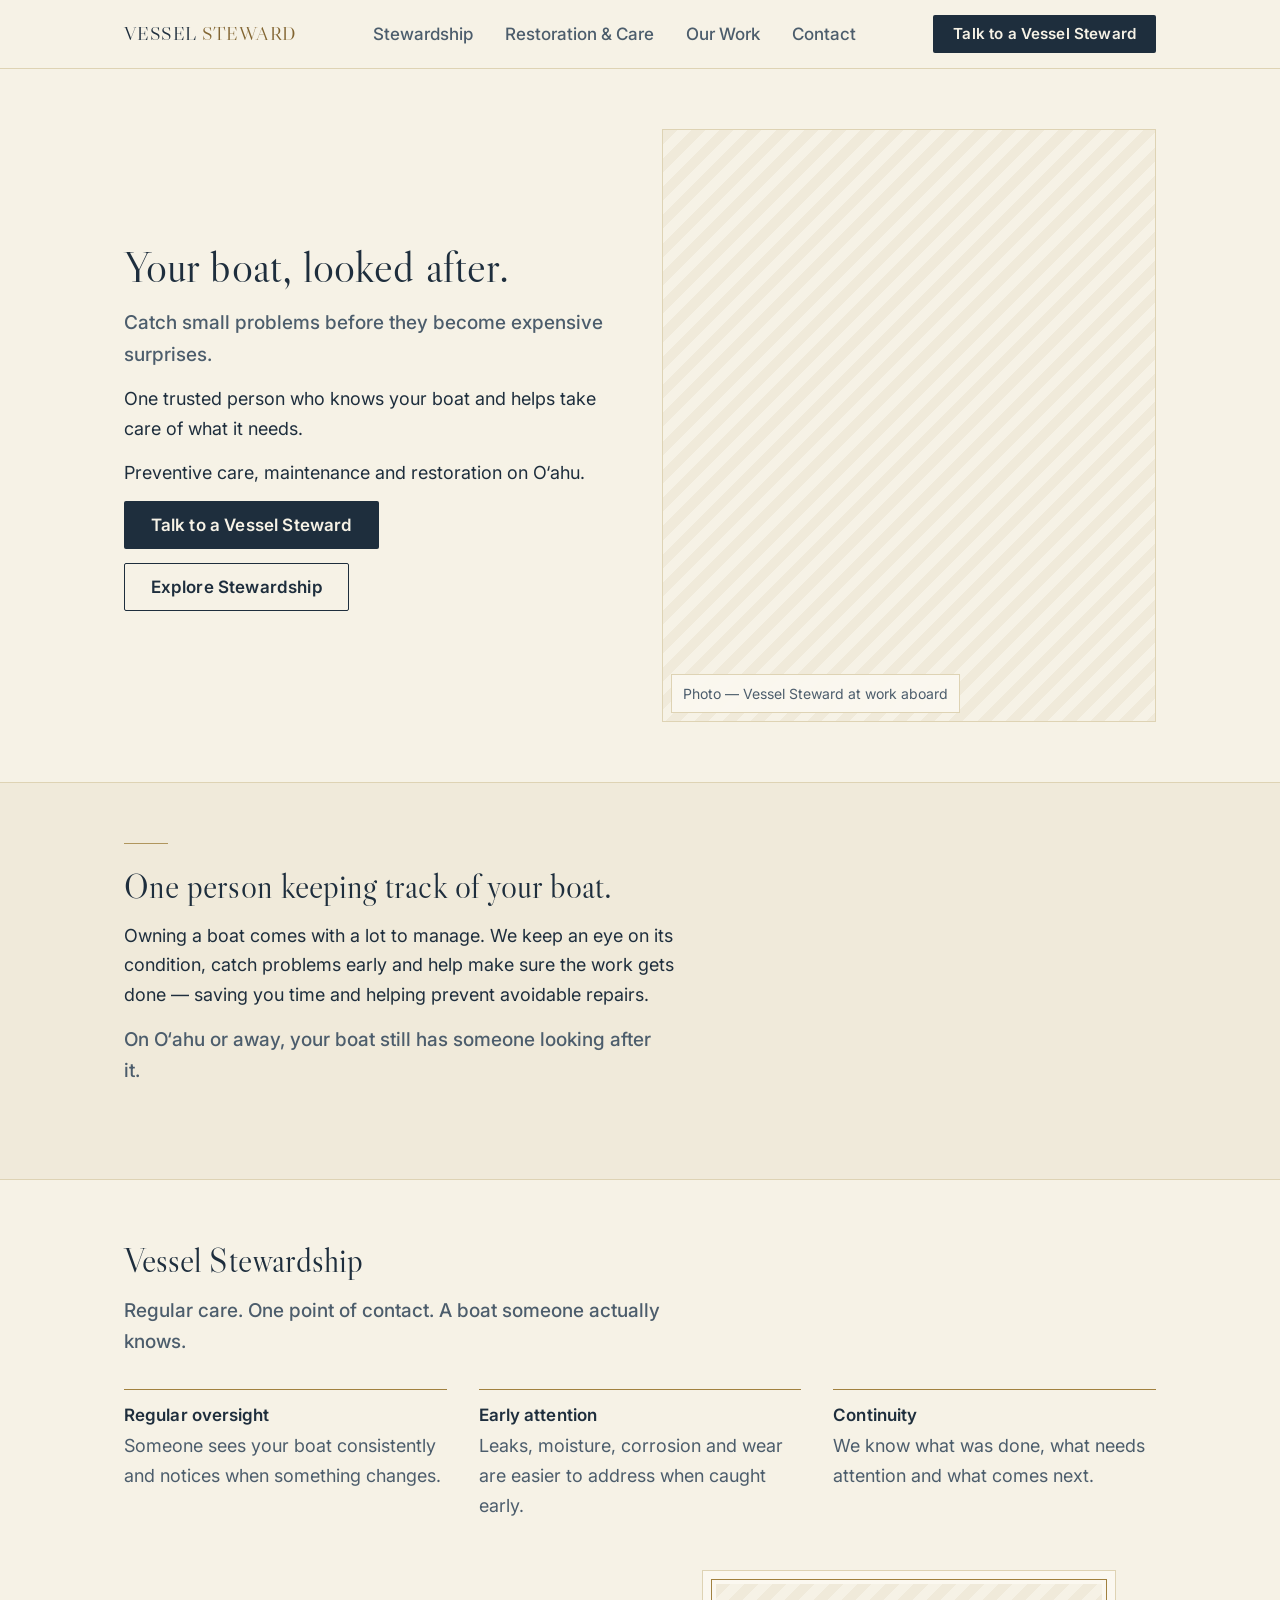
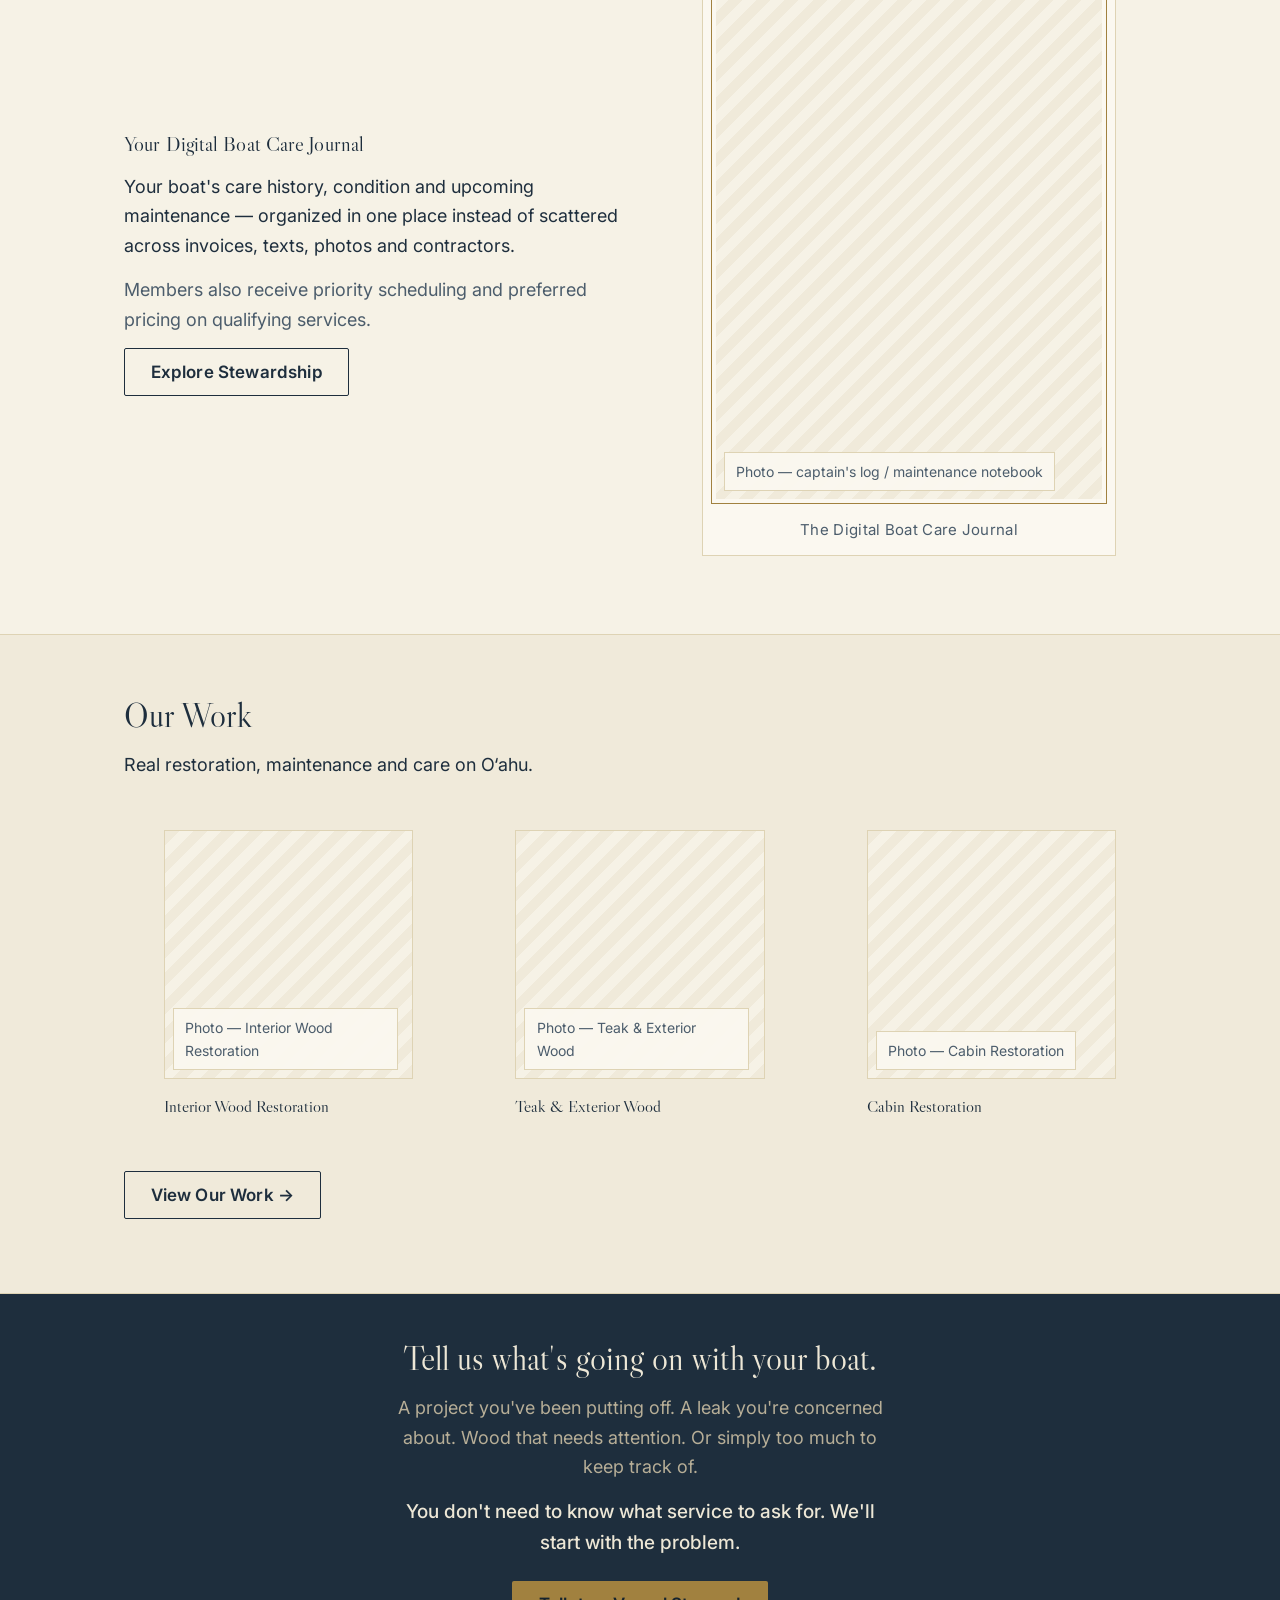
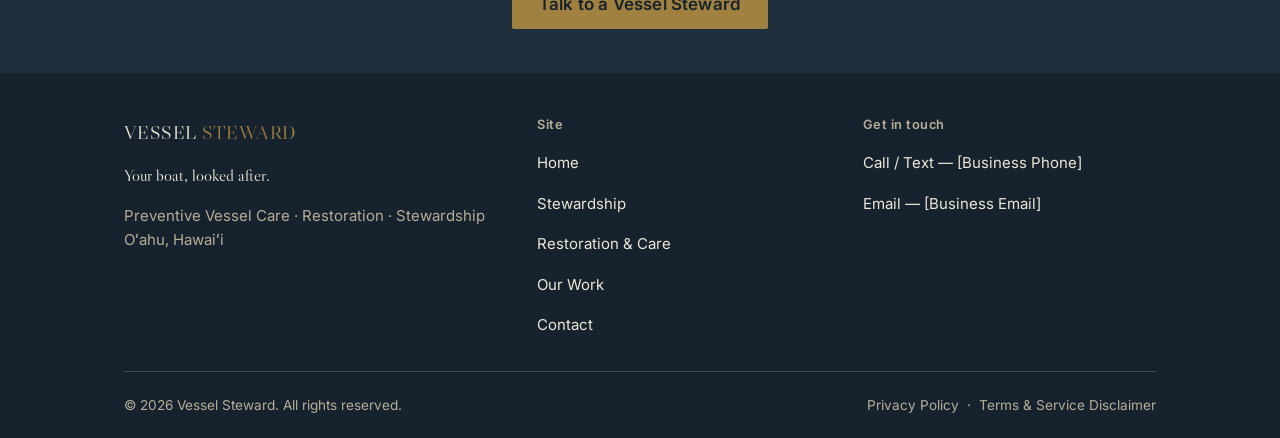
==== commit c9a005e7: "Add files via upload" ====
--- a/index.html
+++ b/index.html
@@ -76,29 +76,21 @@
         </div>
       </div>
 
-      <div class="hero" style="padding-block: var(--space-5) 0; grid-template-columns: 1fr 1fr;">
+      <div class="hero" style="padding-block: var(--space-4) 0;">
         <div>
-          <h3 style="font-family: var(--font-display); font-size: 1.4rem;">Your Digital Boat Care Journal</h3>
+          <h3 style="font-size: 1.3rem; font-family: var(--font-display); font-weight: 400;">Your Digital Boat Care Journal</h3>
           <p>Your boat's care history, condition and upcoming maintenance — organized in one place instead of scattered across invoices, texts, photos and contractors.</p>
           <p style="color: var(--navy-soft)">Members also receive priority scheduling and preferred pricing on qualifying services.</p>
           <a class="btn btn-secondary" href="stewardship.html">Explore Stewardship</a>
         </div>
-        <div class="journal">
-          <div class="journal__bar">
-            <span class="journal__dot"></span><span class="journal__dot"></span><span class="journal__dot"></span>
-            <span class="journal__title">Digital Boat Care Journal</span>
-          </div>
-          <div class="journal__body">
-            <div class="journal__categories">
-              <div class="journal__cat"><span>Condition</span><small>Current care profile</small></div>
-              <div class="journal__cat"><span>History</span><small>Completed work</small></div>
-              <div class="journal__cat"><span>Photos</span><small>Documentation</small></div>
-              <div class="journal__cat"><span>Upcoming</span><small>What's next</small></div>
-              <div class="journal__cat"><span>Reminders</span><small>Maintenance tracking</small></div>
-              <div class="journal__cat"><span>Notes</span><small>Observations</small></div>
+        <figure class="log-plate">
+          <div class="log-plate__frame">
+            <div class="ph ph--tall" role="img" aria-label="Placeholder: a captain's log or maintenance notebook representing the Digital Boat Care Journal">
+              <span class="ph__label">Photo — captain's log / maintenance notebook</span>
             </div>
           </div>
-        </div>
+          <figcaption>The Digital Boat Care Journal</figcaption>
+        </figure>
       </div>
     </div>
   </section>
--- a/css/tokens.css
+++ b/css/tokens.css
@@ -1,47 +1,51 @@
 /* =========================================================
    VESSEL STEWARD — DESIGN TOKENS
-   Established American yacht-club / marine-craftsmanship palette.
-   Edit here to restyle the whole site from one place.
+   Established American yacht-club / traditional-boatyard palette.
+   Calm, light, legible. Edit here to restyle the whole site.
    ========================================================= */
 :root {
-  /* ---- Color ---- */
-  --ivory: #F3EFE3;        /* sailcloth — primary background */
-  --ivory-deep: #EAE2CC;   /* recessed panels, alt sections */
-  --paper: #FAF8F1;        /* lightest surface, cards on ivory-deep */
-  --navy: #1C2B3A;         /* deep marine ink — primary text & headings */
-  --navy-soft: #45586A;    /* secondary text */
-  --navy-deep: #141F29;    /* footer / deepest navy surface */
-  --teak: #8B6239;         /* warm wood — used in photography captions only */
-  --brass: #9C7A3C;        /* restrained bronze/brass accent */
-  --brass-deep: #7E632F;   /* brass hover/active */
-  --line: #D8CEB2;         /* warm hairline border */
-  --line-on-navy: rgba(237, 231, 214, 0.22);
-  --on-navy: #EDE7D6;      /* text on navy surfaces */
-  --on-navy-soft: #B7AF97;
+  /* ---- Color: warm, light, maritime — never pure black ---- */
+  --ivory: #F6F2E6;          /* sailcloth / aged canvas — primary background */
+  --ivory-deep: #F0EADA;     /* quietly recessed panels — a shade, not a block */
+  --paper: #FBF8F0;          /* lightest surface, cards */
+  --navy: #1E2E3D;           /* classic deep navy — primary text & headings */
+  --navy-soft: #4C5D6C;      /* secondary text, warmer and lighter than pure ink */
+  --navy-deep: #16232E;      /* footer / deepest navy surface, sparingly used */
+  --teak: #8B6239;           /* weathered wood — photography captions, thin accents */
+  --brass: #A1813F;          /* muted brass/bronze — the one small accent */
+  --brass-deep: #826531;     /* brass hover/active, accordion marks */
+  --line: #DED3B4;           /* warm hairline border, used instead of hard blocks */
+  --line-on-navy: rgba(237, 231, 214, 0.2);
+  --on-navy: #EDE7D6;        /* text on navy surfaces */
+  --on-navy-soft: #B7AE97;
 
-  /* ---- Type ---- */
-  --font-display: "Libre Caslon Display", Georgia, "Times New Roman", serif;
-  --font-serif-text: "Libre Caslon Text", Georgia, serif;
-  --font-body: "Inter", -apple-system, BlinkMacSystemFont, "Segoe UI", sans-serif;
+  /* ---- Type: exactly two families, site-wide ---- */
+  --font-display: "Libre Caslon Display", Georgia, "Times New Roman", serif; /* heritage serif — major headings only */
+  --font-body: "Inter", -apple-system, BlinkMacSystemFont, "Segoe UI", sans-serif; /* humanist sans — nav, body, buttons, supporting copy */
 
-  --step-caption: 0.8125rem;
-  --step-body: 1.0625rem;
-  --step-lead: 1.25rem;
-  --step-h3: clamp(1.2rem, 1.08rem + 0.5vw, 1.5rem);
-  --step-h2: clamp(1.7rem, 1.4rem + 1.4vw, 2.5rem);
-  --step-h1: clamp(2.2rem, 1.6rem + 2.8vw, 3.6rem);
+  /* Restrained type scale — body set for a 45–70 audience, headings
+     kept close enough to body that nothing "shouts". */
+  --step-caption: 0.875rem;   /* ~15.75px — placeholder labels / fine print only */
+  --step-small: 0.9375rem;    /* ~16.9px — footer/legal minimum */
+  --step-body: 1.125rem;      /* 18px — desktop & mobile base */
+  --step-nav: 1.0625rem;      /* ~17px */
+  --step-lead: 1.1875rem;     /* ~21px — supporting lead copy, not italic */
+  --step-h3: clamp(1.2rem, 1.1rem + 0.4vw, 1.4rem);
+  --step-h2: clamp(1.6rem, 1.35rem + 1vw, 2.1rem);
+  --step-h1: clamp(2rem, 1.6rem + 1.8vw, 2.75rem);
 
+  /* Controlled spacing — generous, not cavernous */
   --space-1: 0.5rem;
   --space-2: 0.875rem;
-  --space-3: 1.5rem;
-  --space-4: 2.25rem;
-  --space-5: 3.5rem;
-  --space-6: 5.5rem;
-  --space-7: 7.5rem;
+  --space-3: 1.375rem;
+  --space-4: 2rem;
+  --space-5: 2.75rem;
+  --space-6: 3.75rem;
+  --space-7: 5rem;
 
-  --content-max: 72rem;
-  --text-max: 38rem;
+  --content-max: 70rem;
+  --text-max: 36rem;
 
-  --radius: 0px; /* square, engraved ledger feel — no rounded-SaaS corners */
+  --radius: 2px;  /* crisp, not square-brutal, never a pill */
   --ease: cubic-bezier(0.4, 0, 0.2, 1);
 }
--- a/css/base.css
+++ b/css/base.css
@@ -1,5 +1,6 @@
 /* =========================================================
    VESSEL STEWARD — BASE
+   Calm, readable, restrained. Two type families only.
    ========================================================= */
 
 *, *::before, *::after { box-sizing: border-box; }
@@ -26,22 +27,42 @@
 
 img { max-width: 100%; display: block; }
 
-h1, h2, h3, h4 {
+/* Only h1/h2 carry the heritage serif — everything else (including
+   h3-level component labels) stays in the humanist sans so the page
+   doesn't read as "every block is its own headline." */
+h1, h2 {
   font-family: var(--font-display);
   font-weight: 400;
-  line-height: 1.1;
+  line-height: 1.22;
   margin: 0 0 var(--space-2);
   color: var(--navy);
+  letter-spacing: 0.002em;
 }
 h1 { font-size: var(--step-h1); }
 h2 { font-size: var(--step-h2); }
-h3 { font-size: var(--step-h3); }
+
+h3, h4 {
+  font-family: var(--font-body);
+  font-weight: 600;
+  line-height: 1.3;
+  margin: 0 0 var(--space-2);
+  color: var(--navy);
+  font-size: var(--step-h3);
+  letter-spacing: 0.005em;
+}
 
 p {
   margin: 0 0 var(--space-2);
   max-width: 36rem;
 }
-p.lead { font-size: var(--step-lead); color: var(--navy-soft); font-family: var(--font-serif-text); font-style: italic; }
+/* Supporting lead copy: slightly larger and warmer, never italic —
+   a weight/color shift carries the emphasis instead. */
+p.lead {
+  font-size: var(--step-lead);
+  color: var(--navy-soft);
+  font-weight: 500;
+  max-width: 34rem;
+}
 
 a { color: inherit; }
 a.link-brass {
@@ -73,45 +94,53 @@
 .wrap { max-width: var(--content-max); margin-inline: auto; padding-inline: var(--space-3); }
 @media (min-width: 900px) { .wrap { padding-inline: var(--space-5); } }
 
+/* Section rhythm: controlled, not cavernous. Panels are a whisper of
+   tone difference plus a hairline, not a hard color block, so the
+   page reads as one continuous piece rather than stacked slides. */
 .section { padding-block: var(--space-6); }
 .section--tight { padding-block: var(--space-5); }
-.section--panel { background: var(--ivory-deep); }
-.section--navy { background: var(--navy); color: var(--on-navy); }
+.section--panel {
+  background: var(--ivory-deep);
+  border-top: 1px solid var(--line);
+  border-bottom: 1px solid var(--line);
+}
+.section--navy { background: var(--navy); color: var(--on-navy); padding-block: var(--space-5); }
 .section--navy h1, .section--navy h2, .section--navy h3 { color: var(--on-navy); }
 .section--navy p { color: var(--on-navy-soft); }
 .section--navy p.lead { color: var(--on-navy); }
 
-.section-head { max-width: 42rem; margin-bottom: var(--space-5); }
+.section-head { max-width: 40rem; margin-bottom: var(--space-4); }
 .section-head--center { margin-inline: auto; text-align: center; }
 .text-max { max-width: var(--text-max); }
 
 .rule {
   border: 0;
   border-top: 1px solid var(--brass);
-  width: 3.5rem;
+  width: 2.75rem;
   margin: 0 0 var(--space-3);
+  opacity: 0.8;
 }
 .rule--center { margin-inline: auto; }
 .hr { border: 0; border-top: 1px solid var(--line); margin: 0; }
 
-/* ---- Buttons ---- */
+/* ---- Buttons: traditional, understated, never black or pill-shaped ---- */
 .btn {
   display: inline-flex; align-items: center; gap: 0.5em;
   border: 1px solid transparent;
-  padding: 0.9em 1.7em; font-size: 0.92rem; font-weight: 600;
+  padding: 0.8em 1.5em; font-size: var(--step-nav); font-weight: 600;
   letter-spacing: 0.01em;
   text-decoration: none; cursor: pointer; border-radius: var(--radius);
   transition: background 0.2s var(--ease), color 0.2s var(--ease), border-color 0.2s var(--ease);
-  line-height: 1;
+  line-height: 1.1;
 }
 .btn-primary { background: var(--navy); color: var(--ivory); }
-.btn-primary:hover, .btn-primary:focus-visible { background: var(--brass-deep); }
+.btn-primary:hover, .btn-primary:focus-visible { background: var(--brass-deep); color: var(--ivory); }
 .btn-secondary { background: transparent; color: var(--navy); border-color: var(--navy); }
 .btn-secondary:hover, .btn-secondary:focus-visible { background: var(--navy); color: var(--ivory); }
 .section--navy .btn-secondary { color: var(--on-navy); border-color: var(--on-navy-soft); }
 .section--navy .btn-secondary:hover { background: var(--on-navy); color: var(--navy); }
 .section--navy .btn-primary { background: var(--brass); color: var(--navy-deep); }
-.section--navy .btn-primary:hover { background: var(--ivory); }
+.section--navy .btn-primary:hover { background: var(--ivory); color: var(--navy); }
 
 .cta-row { display: flex; flex-wrap: wrap; gap: var(--space-2); align-items: center; }
 
@@ -126,7 +155,7 @@
 }
 .ph__label {
   font-size: var(--step-caption);
-  background: rgba(250,248,241,0.94);
+  background: rgba(251,248,240,0.95);
   padding: 0.5em 0.8em; margin: var(--space-1);
   border: 1px solid var(--line);
   max-width: calc(100% - 1.6em);
--- a/css/layout.css
+++ b/css/layout.css
@@ -1,18 +1,19 @@
 /* =========================================================
    VESSEL STEWARD — HEADER / NAV / FOOTER
+   Mature, quiet navigation. No black, no oversized chrome.
    ========================================================= */
 
 .site-header {
   position: sticky; top: 0; z-index: 100;
-  background: rgba(243, 239, 227, 0.94);
+  background: rgba(246, 242, 230, 0.95);
   backdrop-filter: saturate(140%) blur(6px);
   border-bottom: 1px solid var(--line);
 }
-.site-header .wrap { display: flex; align-items: center; justify-content: space-between; min-height: 4.75rem; }
+.site-header .wrap { display: flex; align-items: center; justify-content: space-between; min-height: 4.25rem; }
 
 .wordmark {
   font-family: var(--font-display);
-  font-size: 1.3rem;
+  font-size: 1.2rem;
   letter-spacing: 0.02em;
   text-decoration: none; color: var(--navy); white-space: nowrap;
 }
@@ -21,7 +22,7 @@
 .nav-primary { display: none; }
 .nav-primary ul { list-style: none; display: flex; gap: var(--space-4); margin: 0; padding: 0; }
 .nav-primary a {
-  text-decoration: none; font-size: 0.93rem; font-weight: 500;
+  text-decoration: none; font-size: var(--step-nav); font-weight: 500;
   color: var(--navy-soft); padding: 0.35em 0;
   border-bottom: 2px solid transparent;
   transition: color 0.2s var(--ease), border-color 0.2s var(--ease);
@@ -29,13 +30,14 @@
 .nav-primary a:hover, .nav-primary a[aria-current="page"] { color: var(--navy); border-color: var(--brass); }
 
 .header-cta { display: none; }
+.header-cta.btn { padding: 0.65em 1.25em; font-size: 0.95rem; }
 
 .nav-toggle {
   display: inline-flex; align-items: center; gap: 0.5em;
   background: transparent; border: 1px solid var(--line);
-  padding: 0.55em 0.9em; border-radius: var(--radius);
+  padding: 0.5em 0.85em; border-radius: var(--radius); color: var(--navy);
 }
-.nav-toggle svg { width: 20px; height: 20px; }
+.nav-toggle svg { width: 19px; height: 19px; }
 
 @media (min-width: 980px) {
   .nav-primary { display: block; }
@@ -49,30 +51,30 @@
 }
 .mobile-menu.is-open { display: flex; }
 .mobile-menu__top { display: flex; justify-content: space-between; align-items: center; margin-bottom: var(--space-5); }
-.mobile-menu__close { background: transparent; border: 1px solid var(--line); padding: 0.55em 0.9em; border-radius: var(--radius); }
+.mobile-menu__close { background: transparent; border: 1px solid var(--line); padding: 0.5em 0.85em; border-radius: var(--radius); color: var(--navy); }
 .mobile-menu ul { list-style: none; margin: 0; padding: 0; display: flex; flex-direction: column; gap: var(--space-3); }
-.mobile-menu a { text-decoration: none; color: var(--navy); font-family: var(--font-display); font-size: 1.7rem; }
+.mobile-menu a { text-decoration: none; color: var(--navy); font-family: var(--font-display); font-size: 1.5rem; }
 .mobile-menu .cta-row { margin-top: var(--space-5); flex-direction: column; align-items: stretch; }
 .mobile-menu .btn { width: 100%; justify-content: center; }
 
-/* ---- Footer ---- */
-.site-footer { background: var(--navy-deep); color: var(--on-navy); padding-block: var(--space-6) var(--space-4); }
+/* ---- Footer: classic navy, used once, kept calm and compact ---- */
+.site-footer { background: var(--navy-deep); color: var(--on-navy); padding-block: var(--space-5) var(--space-3); }
 .site-footer .wordmark { color: var(--on-navy); }
 .site-footer .wordmark span { color: var(--brass); }
 .footer-top {
   display: grid; gap: var(--space-4);
-  padding-bottom: var(--space-5);
+  padding-bottom: var(--space-4);
   border-bottom: 1px solid var(--line-on-navy);
 }
 @media (min-width: 760px) { .footer-top { grid-template-columns: 1.3fr 1fr 1fr; } }
-.footer-tagline { font-family: var(--font-serif-text); font-style: italic; font-size: 1.15rem; margin-top: var(--space-2); max-width: 24rem; color: var(--on-navy); }
-.footer-note { color: var(--on-navy-soft); font-size: 0.95rem; max-width: 24rem; margin-bottom: 0; }
+.footer-tagline { font-family: var(--font-display); font-size: 1.05rem; margin-top: var(--space-2); max-width: 24rem; color: var(--on-navy); }
+.footer-note { color: var(--on-navy-soft); font-size: var(--step-small); max-width: 24rem; margin-bottom: 0; line-height: 1.6; }
 .footer-col h4 {
-  font-family: var(--font-body); font-size: 0.78rem; letter-spacing: 0.04em;
+  font-family: var(--font-body); font-size: 0.8rem; letter-spacing: 0.04em;
   color: var(--on-navy-soft); margin-bottom: var(--space-2); font-weight: 600;
 }
 .footer-col ul { list-style: none; margin: 0; padding: 0; display: flex; flex-direction: column; gap: 0.6em; }
-.footer-col a { color: var(--on-navy); text-decoration: none; }
+.footer-col a { color: var(--on-navy); text-decoration: none; font-size: var(--step-small); }
 .footer-col a:hover { text-decoration: underline; }
 .footer-bottom {
   display: flex; flex-wrap: wrap; gap: var(--space-2) var(--space-4);
--- a/css/components.css
+++ b/css/components.css
@@ -1,81 +1,88 @@
 /* =========================================================
    VESSEL STEWARD — COMPONENTS
+   Calm, maritime, photography-led. Every component below is
+   still referenced by the existing HTML/JS — only the visual
+   treatment changed here.
    ========================================================= */
 
 /* ---- Hero ---- */
 .hero {
   display: grid; gap: var(--space-4);
-  padding-block: var(--space-5) var(--space-6);
+  padding-block: var(--space-5);
   align-items: center;
 }
 @media (min-width: 900px) {
-  .hero { grid-template-columns: 1fr 1fr; gap: var(--space-6); padding-block: var(--space-6) var(--space-7); }
+  .hero { grid-template-columns: 1fr 1fr; gap: var(--space-5); padding-block: var(--space-6); }
 }
-.hero--compact { padding-block: var(--space-5) var(--space-5); }
+.hero--compact { padding-block: var(--space-5); }
 .hero h1 { margin-bottom: var(--space-2); }
-.hero .lead { margin-bottom: var(--space-3); }
+.hero .lead { margin-bottom: var(--space-2); }
 
-/* ---- Concept row (short labeled items, not cards) ---- */
-.concept-grid { display: grid; gap: var(--space-4); margin-top: var(--space-4); }
+/* ---- Concept row: short labeled items, a hairline does the work a
+   card or icon would otherwise do ---- */
+.concept-grid { display: grid; gap: var(--space-3) var(--space-4); margin-top: var(--space-3); }
 @media (min-width: 700px) {
   .concept-grid--3 { grid-template-columns: repeat(3, 1fr); }
 }
 .concept { padding-top: var(--space-2); border-top: 1px solid var(--brass); }
-.concept h3 { font-size: 1rem; font-family: var(--font-body); font-weight: 600; letter-spacing: 0.01em; margin-bottom: 0.35em; }
-.concept p { font-size: 0.98rem; color: var(--navy-soft); margin-bottom: 0; }
+.concept h3 { font-size: var(--step-nav); margin-bottom: 0.3em; }
+.concept p { font-size: var(--step-body); color: var(--navy-soft); margin-bottom: 0; }
 
-/* ---- Digital Boat Care Journal mockup ---- */
-.journal { border: 1px solid var(--line); background: var(--paper); }
-.journal__bar { display: flex; align-items: center; gap: var(--space-2); padding: var(--space-2) var(--space-3); border-bottom: 1px solid var(--line); background: var(--ivory-deep); }
-.journal__dot { width: 8px; height: 8px; border-radius: 50%; background: var(--brass); opacity: 0.55; }
-.journal__title { font-size: 0.85rem; color: var(--navy-soft); margin-left: 0.5em; font-family: var(--font-body); }
-.journal__body { padding: var(--space-3); }
-.journal__categories { display: grid; grid-template-columns: repeat(2, 1fr); gap: var(--space-2); }
-@media (min-width: 620px) { .journal__categories { grid-template-columns: repeat(3, 1fr); } }
-.journal__cat { border: 1px solid var(--line); background: var(--ivory); padding: var(--space-2); }
-.journal__cat span { display: block; font-size: 0.78rem; letter-spacing: 0.02em; color: var(--brass-deep); font-weight: 700; margin-bottom: 0.3em; }
-.journal__cat small { color: var(--navy-soft); font-size: 0.85rem; }
+/* ---- Digital Boat Care Journal — quiet photographic plate,
+   deliberately NOT a dashboard/software mockup. Reuses the same
+   placeholder pattern as the rest of the site's photography. ---- */
+.log-plate { background: var(--paper); border: 1px solid var(--line); padding: var(--space-1); }
+.log-plate__frame { border: 1px solid var(--brass); padding: 4px; }
+.log-plate__frame .ph { border: 0; }
+.log-plate figcaption {
+  text-align: center; margin-top: var(--space-2); padding-bottom: 0.3em;
+  font-size: var(--step-small); color: var(--navy-soft); letter-spacing: 0.02em;
+}
 
-.benefit-row { display: grid; gap: var(--space-3); margin-top: var(--space-4); }
-@media (min-width: 700px) { .benefit-row { grid-template-columns: repeat(3, 1fr); } }
-.benefit { border-top: 1px solid var(--line); padding-top: var(--space-2); }
-.benefit h3 { font-size: 1rem; font-family: var(--font-body); font-weight: 600; margin-bottom: 0.35em; }
-.benefit p { font-size: 0.95rem; color: var(--navy-soft); margin-bottom: 0; }
+/* ---- Homepage Our Work preview — large photography, light captions ---- */
+.work-preview { display: grid; gap: var(--space-3); margin-top: var(--space-3); }
+@media (min-width: 760px) { .work-preview { grid-template-columns: repeat(3, 1fr); } }
+.work-preview__item figcaption { margin-top: var(--space-2); font-family: var(--font-display); font-size: 1.05rem; color: var(--navy); }
 
 /* =========================================================
-   ACCORDIONS
-   Two flavors sharing one visual language:
-   - .accordion--single  (Restoration & Care: only one open at a time)
-   - .accordion--multi   (Stewardship checklists: open independently)
+   ACCORDIONS — maritime ledger, not a software FAQ widget.
+   Two flavors share this visual language:
+   - .accordion--single via data-accordion="single" (Restoration & Care)
+   - .accordion--multi  via data-accordion="multi"  (Stewardship checks)
+   (the open/exclusive behavior is handled by js/accordion.js; only
+   the visual treatment lives here)
    ========================================================= */
-.accordion { border-top: 1px solid var(--line); margin-top: var(--space-4); }
-.accordion-row { border-bottom: 1px solid var(--line); }
+.accordion { border-top: 1px solid var(--line); margin-top: var(--space-3); }
+.accordion-row { border-bottom: 1px solid var(--line); transition: background 0.2s var(--ease); }
+.accordion-row:has(.accordion-trigger[aria-expanded="true"]) { background: rgba(161, 129, 63, 0.06); }
+
+.accordion-row h3 { margin: 0; } /* the row's own heading is reset; the trigger below carries the type */
 
 .accordion-trigger {
   width: 100%; text-align: left; background: none; border: 0; cursor: pointer;
   display: flex; align-items: center; justify-content: space-between; gap: var(--space-3);
-  padding: var(--space-3) 0;
+  padding: var(--space-3) 0.25em;
 }
-.accordion-trigger__text { display: flex; flex-direction: column; gap: 0.35em; }
+.accordion-trigger__text { display: flex; flex-direction: column; gap: 0.3em; }
 .accordion-trigger__title {
-  font-family: var(--font-display); font-size: 1.25rem; color: var(--navy);
+  font-family: var(--font-display); font-weight: 400; font-size: 1.2rem; color: var(--navy);
   display: flex; align-items: baseline; gap: 0.6em;
 }
 .accordion-trigger__num { font-family: var(--font-body); font-size: 0.78rem; color: var(--brass-deep); letter-spacing: 0.04em; }
-.accordion-trigger__preview { font-size: 0.92rem; color: var(--navy-soft); }
+.accordion-trigger__preview { font-size: var(--step-small); color: var(--navy-soft); }
 .accordion-trigger__mark {
-  flex-shrink: 0; font-family: var(--font-body); font-size: 1.6rem; font-weight: 300;
+  flex-shrink: 0; font-family: var(--font-body); font-size: 1.5rem; font-weight: 300;
   color: var(--brass); transition: transform 0.2s var(--ease); line-height: 1;
 }
-.accordion-trigger[aria-expanded="true"] .accordion-trigger__mark { transform: rotate(45deg); }
+.accordion-trigger[aria-expanded="true"] .accordion-trigger__mark { transform: rotate(45deg); color: var(--brass-deep); }
 
 .accordion-panel { overflow: hidden; max-height: 0; transition: max-height 0.28s var(--ease); }
-.accordion-panel__inner { padding-bottom: var(--space-4); }
+.accordion-panel__inner { padding: 0 0.25em var(--space-4); }
 
 /* Restoration & Care: two-column plain service list, no descriptions */
 .service-list { list-style: none; margin: 0; padding: 0; columns: 1; column-gap: var(--space-4); }
 @media (min-width: 640px) { .service-list { columns: 2; } }
-.service-list li { break-inside: avoid; padding: 0.5em 0; border-top: 1px solid var(--line); font-size: 0.98rem; }
+.service-list li { break-inside: avoid; padding: 0.55em 0; border-top: 1px solid var(--line); font-size: var(--step-body); }
 .service-list li:first-child,
 .service-list li:nth-child(2) { border-top: 0; }
 @media (min-width: 640px) {
@@ -84,47 +91,42 @@
 
 /* Stewardship checklists: single-column item list */
 .check-plain { list-style: none; margin: 0; padding: 0; }
-.check-plain li { padding: 0.55em 0; border-top: 1px solid var(--line); font-size: 0.98rem; }
+.check-plain li { padding: 0.55em 0.25em; border-top: 1px solid var(--line); font-size: var(--step-body); }
 .check-plain li:first-child { border-top: 0; }
 
-.accordion-footnote { font-size: 0.86rem; color: var(--navy-soft); margin-top: var(--space-3); }
+.accordion-footnote { font-size: var(--step-small); color: var(--navy-soft); margin-top: var(--space-2); }
 
-/* ---- Pricing ---- */
-.pricing-grid { display: grid; gap: var(--space-4); margin-top: var(--space-4); }
+/* ---- Pricing: a quiet plaque, not a SaaS pricing card ---- */
+.pricing-grid { display: grid; gap: var(--space-3); margin-top: var(--space-3); }
 @media (min-width: 700px) { .pricing-grid { grid-template-columns: repeat(2, 1fr); } }
-.pricing-card { border: 1px solid var(--line); background: var(--paper); padding: var(--space-4); }
-.pricing-card h3 { font-size: 1.1rem; margin-bottom: 0.3em; }
-.pricing-card__amount { font-family: var(--font-display); font-size: 2.1rem; margin: 0.4em 0 0; color: var(--navy); }
-.pricing-card__amount small { font-family: var(--font-body); font-size: 0.95rem; color: var(--navy-soft); font-weight: 500; }
-.pricing-includes { margin-top: var(--space-4); border-top: 1px solid var(--line); padding-top: var(--space-3); }
-.pricing-includes__list { list-style: none; margin: var(--space-2) 0 0; padding: 0; display: flex; flex-wrap: wrap; gap: 0.5em 1em; color: var(--navy-soft); font-size: 0.95rem; }
+.pricing-card { border: 1px solid var(--line); border-top: 2px solid var(--brass); background: var(--paper); padding: var(--space-4); }
+.pricing-card h3 { font-size: var(--step-nav); margin-bottom: 0.2em; color: var(--navy-soft); font-weight: 600; }
+.pricing-card__amount { font-family: var(--font-display); font-weight: 400; font-size: 1.9rem; margin: 0.3em 0 0; color: var(--navy); }
+.pricing-card__amount small { font-family: var(--font-body); font-size: var(--step-small); color: var(--navy-soft); font-weight: 500; }
+.pricing-includes { margin-top: var(--space-3); border-top: 1px solid var(--line); padding-top: var(--space-3); }
+.pricing-includes__list { list-style: none; margin: var(--space-2) 0 0; padding: 0; display: flex; flex-wrap: wrap; gap: 0.5em 1em; color: var(--navy-soft); font-size: var(--step-body); }
 .pricing-includes__list li::after { content: "·"; margin-left: 1em; color: var(--brass); }
 .pricing-includes__list li:last-child::after { content: ""; margin-left: 0; }
-.pricing-disclaimer { font-size: 0.88rem; color: var(--navy-soft); margin-top: var(--space-4); max-width: 42rem; }
+.pricing-disclaimer { font-size: var(--step-small); color: var(--navy-soft); margin-top: var(--space-3); max-width: 42rem; }
 
-/* ---- Our Work: large project blocks (not small cards) ---- */
-.project-block { padding-block: var(--space-5); border-top: 1px solid var(--line); }
-.project-block__head { display: flex; flex-wrap: wrap; justify-content: space-between; align-items: baseline; gap: var(--space-2); margin-bottom: var(--space-3); }
-.project-block__cat { font-family: var(--font-body); font-size: 0.8rem; letter-spacing: 0.04em; color: var(--brass-deep); font-weight: 600; }
+/* ---- Our Work: large project blocks, photography-led ---- */
+.project-block { padding-block: var(--space-4); border-top: 1px solid var(--line); }
+.project-block__head { display: flex; flex-wrap: wrap; justify-content: space-between; align-items: baseline; gap: var(--space-2); margin-bottom: var(--space-2); }
+.project-block__cat { font-family: var(--font-body); font-size: var(--step-small); color: var(--navy-soft); }
 .project-sequence { display: grid; grid-template-columns: repeat(3, 1fr); gap: var(--space-2); }
 @media (max-width: 640px) { .project-sequence { grid-template-columns: 1fr; } }
 .project-sequence .ph { aspect-ratio: 4/3; }
 
-/* Homepage Our Work preview — large photography, light captions */
-.work-preview { display: grid; gap: var(--space-4); margin-top: var(--space-4); }
-@media (min-width: 760px) { .work-preview { grid-template-columns: repeat(3, 1fr); } }
-.work-preview__item figcaption { margin-top: var(--space-2); font-family: var(--font-display); font-size: 1.05rem; }
-
 /* ---- Contact page blocks ---- */
-.contact-block { border-top: 1px solid var(--line); padding-block: var(--space-4); }
+.contact-block { border-top: 1px solid var(--line); padding-block: var(--space-3); }
 .contact-block:first-child { border-top: 0; }
-.contact-block h3 { font-size: 0.85rem; font-family: var(--font-body); letter-spacing: 0.06em; color: var(--brass-deep); font-weight: 700; margin-bottom: 0.5em; }
-.contact-block__value { font-family: var(--font-display); font-size: 1.9rem; margin-bottom: 0.3em; }
+.contact-block h3 { font-size: 0.82rem; font-family: var(--font-body); letter-spacing: 0.06em; color: var(--brass-deep); font-weight: 700; margin-bottom: 0.5em; text-transform: uppercase; }
+.contact-block__value { font-family: var(--font-display); font-weight: 400; font-size: 1.6rem; margin-bottom: 0.3em; color: var(--navy); }
 .contact-block__value a { text-decoration: none; color: var(--navy); }
 .contact-block__value a:hover { color: var(--brass-deep); }
 .contact-actions { display: flex; flex-wrap: wrap; gap: var(--space-2); margin-top: var(--space-2); }
 
 /* ---- Legal page typography ---- */
-.legal h2 { font-size: 1.3rem; margin-top: var(--space-5); }
+.legal h2 { font-size: 1.15rem; margin-top: var(--space-4); font-family: var(--font-body); font-weight: 600; }
 .legal p, .legal li { color: var(--navy-soft); max-width: 42rem; }
-.legal .updated { color: var(--navy-soft); font-size: 0.9rem; margin-bottom: var(--space-4); }
+.legal .updated { color: var(--navy-soft); font-size: var(--step-small); margin-bottom: var(--space-3); }
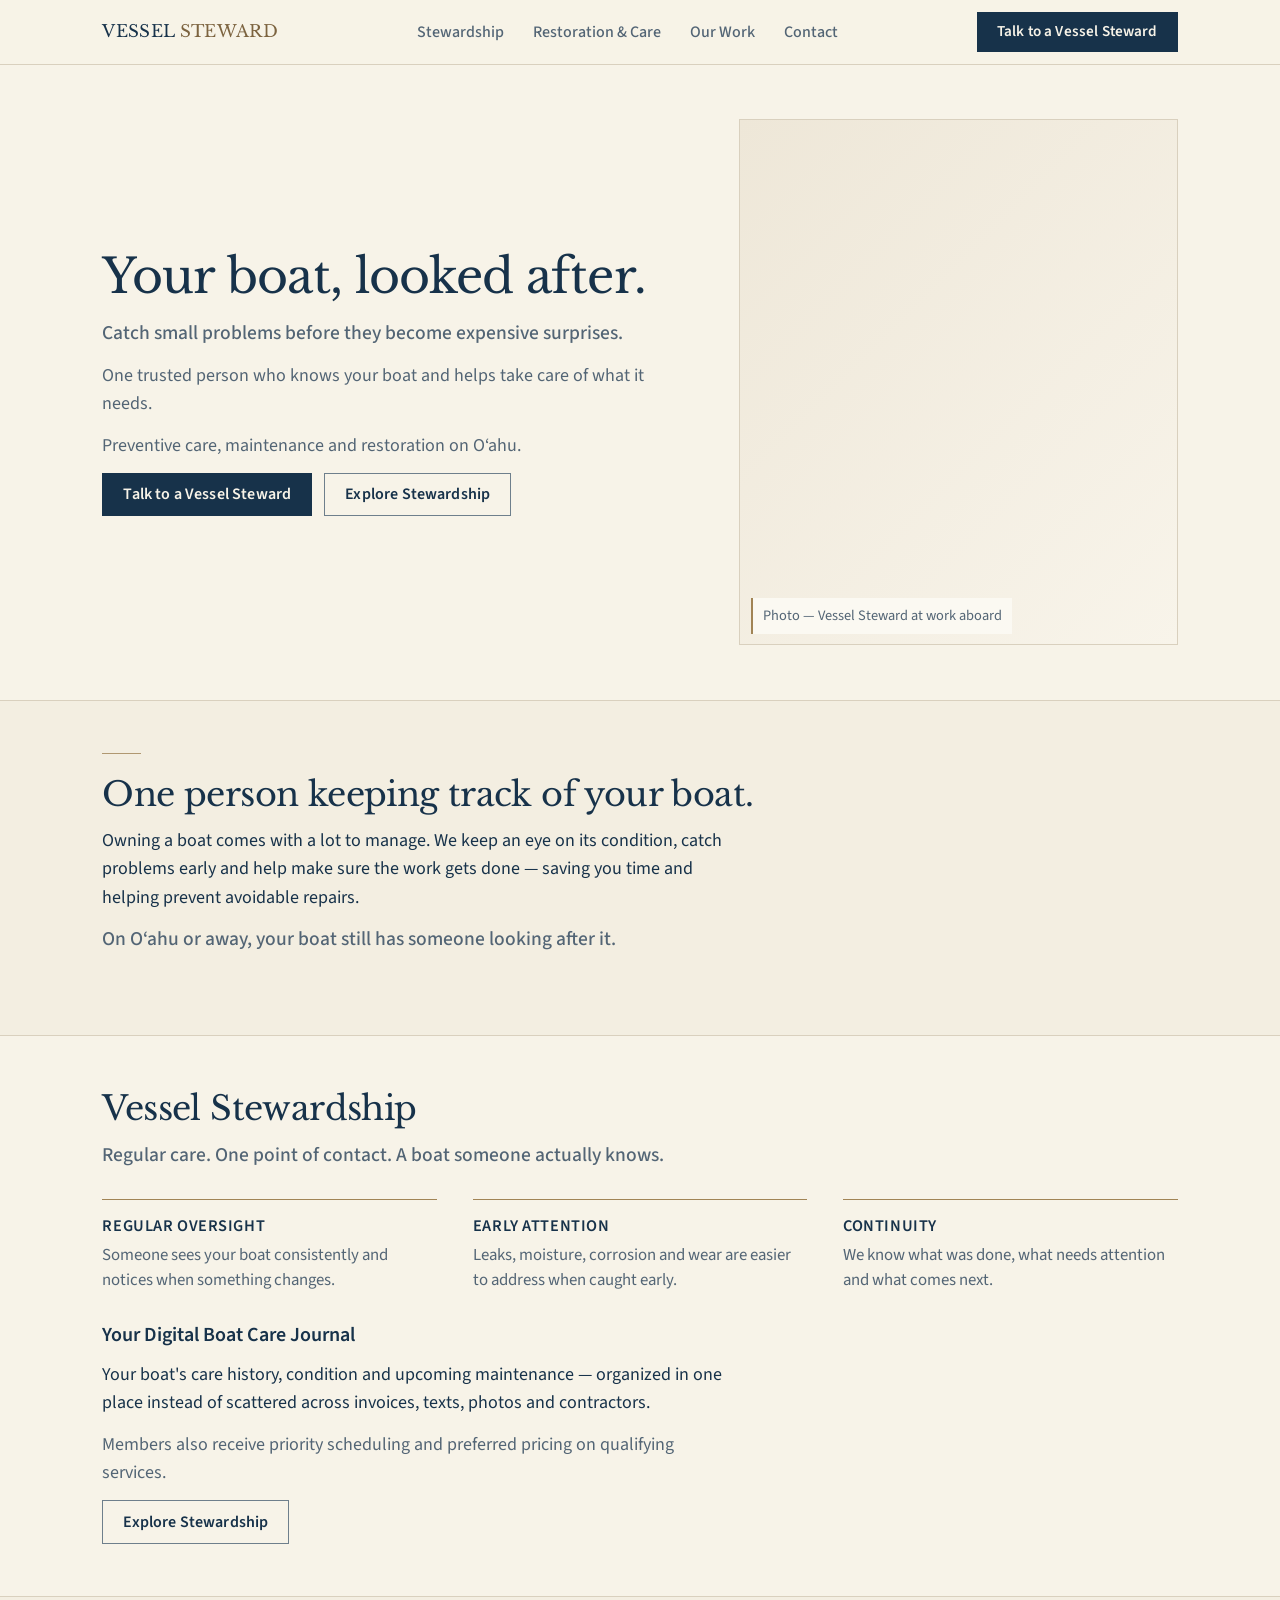
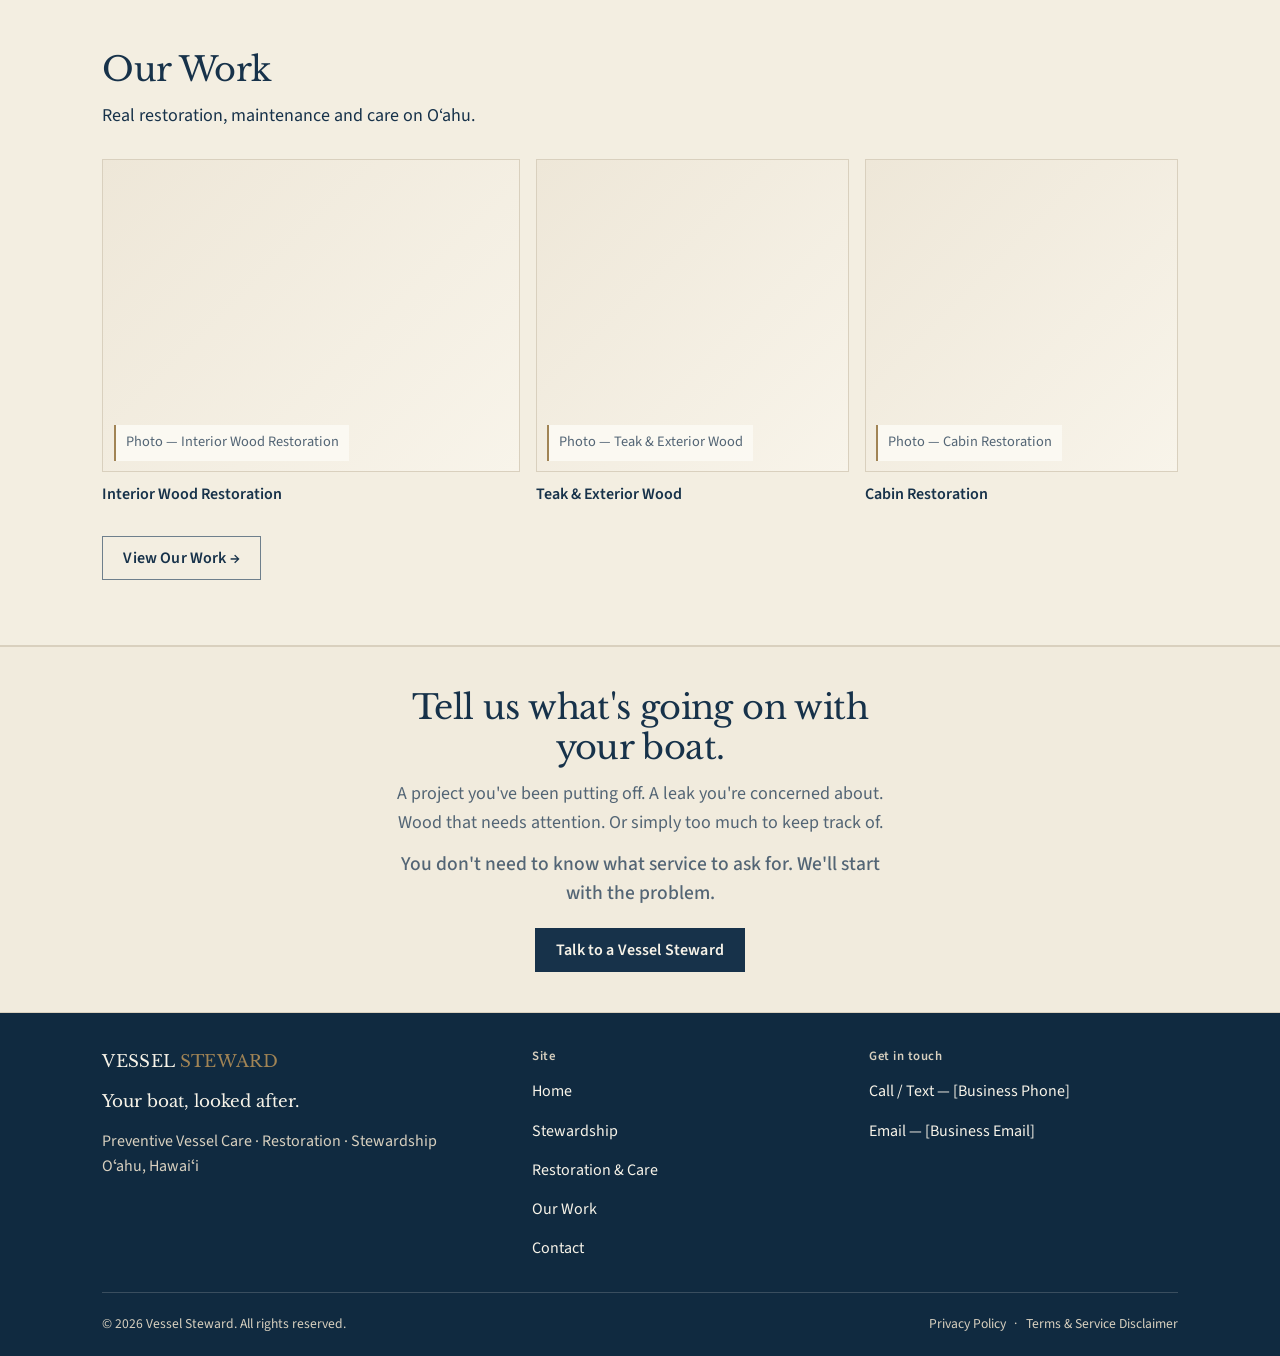
==== commit b540a6e2: "Add files via upload" ====
--- a/index.html
+++ b/index.html
@@ -12,7 +12,7 @@
 <link rel="icon" href="data:,">
 <link rel="preconnect" href="https://fonts.googleapis.com">
 <link rel="preconnect" href="https://fonts.gstatic.com" crossorigin>
-<link href="https://fonts.googleapis.com/css2?family=Libre+Caslon+Display&family=Libre+Caslon+Text:ital@0;1&family=Inter:wght@400;500;600;700&display=swap" rel="stylesheet">
+<link href="https://fonts.googleapis.com/css2?family=Libre+Baskerville:wght@400;700&family=Source+Sans+3:wght@400;500;600;700&display=swap" rel="stylesheet">
 <link rel="stylesheet" href="css/tokens.css">
 <link rel="stylesheet" href="css/base.css">
 <link rel="stylesheet" href="css/layout.css">
@@ -75,22 +75,11 @@
           <p>We know what was done, what needs attention and what comes next.</p>
         </div>
       </div>
-
-      <div class="hero" style="padding-block: var(--space-4) 0;">
-        <div>
-          <h3 style="font-size: 1.3rem; font-family: var(--font-display); font-weight: 400;">Your Digital Boat Care Journal</h3>
-          <p>Your boat's care history, condition and upcoming maintenance — organized in one place instead of scattered across invoices, texts, photos and contractors.</p>
-          <p style="color: var(--navy-soft)">Members also receive priority scheduling and preferred pricing on qualifying services.</p>
-          <a class="btn btn-secondary" href="stewardship.html">Explore Stewardship</a>
-        </div>
-        <figure class="log-plate">
-          <div class="log-plate__frame">
-            <div class="ph ph--tall" role="img" aria-label="Placeholder: a captain's log or maintenance notebook representing the Digital Boat Care Journal">
-              <span class="ph__label">Photo — captain's log / maintenance notebook</span>
-            </div>
-          </div>
-          <figcaption>The Digital Boat Care Journal</figcaption>
-        </figure>
+      <div class="journal-copy" style="margin-top: var(--space-4);">
+        <h3>Your Digital Boat Care Journal</h3>
+        <p>Your boat's care history, condition and upcoming maintenance — organized in one place instead of scattered across invoices, texts, photos and contractors.</p>
+        <p style="color: var(--navy-soft)">Members also receive priority scheduling and preferred pricing on qualifying services.</p>
+        <a class="btn btn-secondary" href="stewardship.html">Explore Stewardship</a>
       </div>
     </div>
   </section>
--- a/css/tokens.css
+++ b/css/tokens.css
@@ -1,51 +1,40 @@
-/* =========================================================
-   VESSEL STEWARD — DESIGN TOKENS
-   Established American yacht-club / traditional-boatyard palette.
-   Calm, light, legible. Edit here to restyle the whole site.
-   ========================================================= */
 :root {
-  /* ---- Color: warm, light, maritime — never pure black ---- */
-  --ivory: #F6F2E6;          /* sailcloth / aged canvas — primary background */
-  --ivory-deep: #F0EADA;     /* quietly recessed panels — a shade, not a block */
-  --paper: #FBF8F0;          /* lightest surface, cards */
-  --navy: #1E2E3D;           /* classic deep navy — primary text & headings */
-  --navy-soft: #4C5D6C;      /* secondary text, warmer and lighter than pure ink */
-  --navy-deep: #16232E;      /* footer / deepest navy surface, sparingly used */
-  --teak: #8B6239;           /* weathered wood — photography captions, thin accents */
-  --brass: #A1813F;          /* muted brass/bronze — the one small accent */
-  --brass-deep: #826531;     /* brass hover/active, accordion marks */
-  --line: #DED3B4;           /* warm hairline border, used instead of hard blocks */
-  --line-on-navy: rgba(237, 231, 214, 0.2);
-  --on-navy: #EDE7D6;        /* text on navy surfaces */
-  --on-navy-soft: #B7AE97;
+  --ivory: #F7F3E8;
+  --ivory-deep: #F1EBDD;
+  --paper: #FCFAF4;
+  --navy: #17324A;
+  --navy-soft: #536575;
+  --navy-deep: #102A40;
+  --teak: #8A6644;
+  --brass: #A18455;
+  --brass-deep: #7C633F;
+  --line: #D9D0BE;
+  --line-on-navy: rgba(247,243,232,.18);
+  --on-navy: #F7F3E8;
+  --on-navy-soft: #D8D0BF;
 
-  /* ---- Type: exactly two families, site-wide ---- */
-  --font-display: "Libre Caslon Display", Georgia, "Times New Roman", serif; /* heritage serif — major headings only */
-  --font-body: "Inter", -apple-system, BlinkMacSystemFont, "Segoe UI", sans-serif; /* humanist sans — nav, body, buttons, supporting copy */
+  --font-display: "Libre Baskerville", Georgia, serif;
+  --font-body: "Source Sans 3", -apple-system, BlinkMacSystemFont, "Segoe UI", sans-serif;
 
-  /* Restrained type scale — body set for a 45–70 audience, headings
-     kept close enough to body that nothing "shouts". */
-  --step-caption: 0.875rem;   /* ~15.75px — placeholder labels / fine print only */
-  --step-small: 0.9375rem;    /* ~16.9px — footer/legal minimum */
-  --step-body: 1.125rem;      /* 18px — desktop & mobile base */
-  --step-nav: 1.0625rem;      /* ~17px */
-  --step-lead: 1.1875rem;     /* ~21px — supporting lead copy, not italic */
-  --step-h3: clamp(1.2rem, 1.1rem + 0.4vw, 1.4rem);
-  --step-h2: clamp(1.6rem, 1.35rem + 1vw, 2.1rem);
-  --step-h1: clamp(2rem, 1.6rem + 1.8vw, 2.75rem);
+  --step-caption: .9rem;
+  --step-small: 1rem;
+  --step-body: 1.125rem;
+  --step-nav: 1rem;
+  --step-lead: 1.22rem;
+  --step-h3: clamp(1.12rem, 1.05rem + .25vw, 1.28rem);
+  --step-h2: clamp(1.75rem, 1.5rem + .75vw, 2.25rem);
+  --step-h1: clamp(2.2rem, 1.85rem + 1.4vw, 3.15rem);
 
-  /* Controlled spacing — generous, not cavernous */
-  --space-1: 0.5rem;
-  --space-2: 0.875rem;
-  --space-3: 1.375rem;
-  --space-4: 2rem;
-  --space-5: 2.75rem;
-  --space-6: 3.75rem;
-  --space-7: 5rem;
+  --space-1: .5rem;
+  --space-2: .8rem;
+  --space-3: 1.25rem;
+  --space-4: 1.8rem;
+  --space-5: 2.5rem;
+  --space-6: 3.25rem;
+  --space-7: 4.25rem;
 
-  --content-max: 70rem;
-  --text-max: 36rem;
-
-  --radius: 2px;  /* crisp, not square-brutal, never a pill */
-  --ease: cubic-bezier(0.4, 0, 0.2, 1);
+  --content-max: 72rem;
+  --text-max: 39rem;
+  --radius: 0;
+  --ease: cubic-bezier(.4,0,.2,1);
 }
--- a/css/base.css
+++ b/css/base.css
@@ -1,167 +1,27 @@
-/* =========================================================
-   VESSEL STEWARD — BASE
-   Calm, readable, restrained. Two type families only.
-   ========================================================= */
-
-*, *::before, *::after { box-sizing: border-box; }
-html { scroll-behavior: smooth; }
-@media (prefers-reduced-motion: reduce) {
-  html { scroll-behavior: auto; }
-  *, *::before, *::after {
-    animation-duration: 0.001ms !important;
-    animation-iteration-count: 1 !important;
-    transition-duration: 0.001ms !important;
-    scroll-behavior: auto !important;
-  }
-}
-
-body {
-  margin: 0;
-  background: var(--ivory);
-  color: var(--navy);
-  font-family: var(--font-body);
-  font-size: var(--step-body);
-  line-height: 1.65;
-  -webkit-font-smoothing: antialiased;
-}
-
-img { max-width: 100%; display: block; }
-
-/* Only h1/h2 carry the heritage serif — everything else (including
-   h3-level component labels) stays in the humanist sans so the page
-   doesn't read as "every block is its own headline." */
-h1, h2 {
-  font-family: var(--font-display);
-  font-weight: 400;
-  line-height: 1.22;
-  margin: 0 0 var(--space-2);
-  color: var(--navy);
-  letter-spacing: 0.002em;
-}
-h1 { font-size: var(--step-h1); }
-h2 { font-size: var(--step-h2); }
-
-h3, h4 {
-  font-family: var(--font-body);
-  font-weight: 600;
-  line-height: 1.3;
-  margin: 0 0 var(--space-2);
-  color: var(--navy);
-  font-size: var(--step-h3);
-  letter-spacing: 0.005em;
-}
-
-p {
-  margin: 0 0 var(--space-2);
-  max-width: 36rem;
-}
-/* Supporting lead copy: slightly larger and warmer, never italic —
-   a weight/color shift carries the emphasis instead. */
-p.lead {
-  font-size: var(--step-lead);
-  color: var(--navy-soft);
-  font-weight: 500;
-  max-width: 34rem;
-}
-
-a { color: inherit; }
-a.link-brass {
-  color: var(--brass-deep);
-  text-decoration: underline;
-  text-underline-offset: 3px;
-  text-decoration-thickness: 1px;
-}
-a.link-brass:hover { color: var(--navy); }
-
-ul, ol { padding-left: 1.1em; }
-button { font-family: inherit; }
-
-:focus-visible { outline: 2px solid var(--brass); outline-offset: 3px; }
-
-.visually-hidden {
-  position: absolute; width: 1px; height: 1px; padding: 0; margin: -1px;
-  overflow: hidden; clip: rect(0,0,0,0); white-space: nowrap; border: 0;
-}
-
-.skip-link {
-  position: absolute; left: var(--space-2); top: -60px;
-  background: var(--navy); color: var(--on-navy);
-  padding: 0.6em 1em; z-index: 200; transition: top 0.2s var(--ease);
-}
-.skip-link:focus { top: var(--space-2); }
-
-/* ---- Layout helpers ---- */
-.wrap { max-width: var(--content-max); margin-inline: auto; padding-inline: var(--space-3); }
-@media (min-width: 900px) { .wrap { padding-inline: var(--space-5); } }
-
-/* Section rhythm: controlled, not cavernous. Panels are a whisper of
-   tone difference plus a hairline, not a hard color block, so the
-   page reads as one continuous piece rather than stacked slides. */
-.section { padding-block: var(--space-6); }
-.section--tight { padding-block: var(--space-5); }
-.section--panel {
-  background: var(--ivory-deep);
-  border-top: 1px solid var(--line);
-  border-bottom: 1px solid var(--line);
-}
-.section--navy { background: var(--navy); color: var(--on-navy); padding-block: var(--space-5); }
-.section--navy h1, .section--navy h2, .section--navy h3 { color: var(--on-navy); }
-.section--navy p { color: var(--on-navy-soft); }
-.section--navy p.lead { color: var(--on-navy); }
-
-.section-head { max-width: 40rem; margin-bottom: var(--space-4); }
-.section-head--center { margin-inline: auto; text-align: center; }
-.text-max { max-width: var(--text-max); }
-
-.rule {
-  border: 0;
-  border-top: 1px solid var(--brass);
-  width: 2.75rem;
-  margin: 0 0 var(--space-3);
-  opacity: 0.8;
-}
-.rule--center { margin-inline: auto; }
-.hr { border: 0; border-top: 1px solid var(--line); margin: 0; }
-
-/* ---- Buttons: traditional, understated, never black or pill-shaped ---- */
-.btn {
-  display: inline-flex; align-items: center; gap: 0.5em;
-  border: 1px solid transparent;
-  padding: 0.8em 1.5em; font-size: var(--step-nav); font-weight: 600;
-  letter-spacing: 0.01em;
-  text-decoration: none; cursor: pointer; border-radius: var(--radius);
-  transition: background 0.2s var(--ease), color 0.2s var(--ease), border-color 0.2s var(--ease);
-  line-height: 1.1;
-}
-.btn-primary { background: var(--navy); color: var(--ivory); }
-.btn-primary:hover, .btn-primary:focus-visible { background: var(--brass-deep); color: var(--ivory); }
-.btn-secondary { background: transparent; color: var(--navy); border-color: var(--navy); }
-.btn-secondary:hover, .btn-secondary:focus-visible { background: var(--navy); color: var(--ivory); }
-.section--navy .btn-secondary { color: var(--on-navy); border-color: var(--on-navy-soft); }
-.section--navy .btn-secondary:hover { background: var(--on-navy); color: var(--navy); }
-.section--navy .btn-primary { background: var(--brass); color: var(--navy-deep); }
-.section--navy .btn-primary:hover { background: var(--ivory); color: var(--navy); }
-
-.cta-row { display: flex; flex-wrap: wrap; gap: var(--space-2); align-items: center; }
-
-/* ---- Image placeholders ---- */
-.ph {
-  position: relative;
-  display: flex; align-items: flex-end;
-  background: repeating-linear-gradient(135deg, var(--ivory-deep), var(--ivory-deep) 10px, var(--ivory) 10px, var(--ivory) 20px);
-  border: 1px solid var(--line);
-  color: var(--navy-soft);
-  overflow: hidden;
-}
-.ph__label {
-  font-size: var(--step-caption);
-  background: rgba(251,248,240,0.95);
-  padding: 0.5em 0.8em; margin: var(--space-1);
-  border: 1px solid var(--line);
-  max-width: calc(100% - 1.6em);
-}
-.ph--wide { aspect-ratio: 16 / 9; }
-.ph--square { aspect-ratio: 1 / 1; }
-.ph--tall { aspect-ratio: 3 / 4; }
-.ph--hero { aspect-ratio: 4 / 5; }
-@media (min-width: 700px) { .ph--hero { aspect-ratio: 5 / 6; } }
+*,*::before,*::after{box-sizing:border-box}
+html{scroll-behavior:smooth}
+@media(prefers-reduced-motion:reduce){html{scroll-behavior:auto}*,*::before,*::after{animation-duration:.001ms!important;animation-iteration-count:1!important;transition-duration:.001ms!important}}
+body{margin:0;background:var(--ivory);color:var(--navy);font-family:var(--font-body);font-size:var(--step-body);line-height:1.58;-webkit-font-smoothing:antialiased}
+img{max-width:100%;display:block}
+h1,h2{font-family:var(--font-display);font-weight:400;line-height:1.2;margin:0 0 var(--space-2);color:var(--navy);letter-spacing:-.018em}
+h1{font-size:var(--step-h1)} h2{font-size:var(--step-h2)}
+h3,h4{font-family:var(--font-body);font-size:var(--step-h3);font-weight:600;line-height:1.3;margin:0 0 var(--space-2);color:var(--navy)}
+p{margin:0 0 var(--space-2);max-width:39rem}p.lead{font-size:var(--step-lead);line-height:1.5;color:var(--navy-soft);font-weight:500;max-width:38rem}
+a{color:inherit}.link-brass{color:var(--brass-deep);text-decoration:underline;text-underline-offset:3px}ul,ol{padding-left:1.15em}button{font-family:inherit}:focus-visible{outline:2px solid var(--brass);outline-offset:3px}
+.visually-hidden{position:absolute;width:1px;height:1px;padding:0;margin:-1px;overflow:hidden;clip:rect(0,0,0,0);white-space:nowrap;border:0}
+.skip-link{position:absolute;left:1rem;top:-60px;background:var(--navy);color:var(--on-navy);padding:.6em 1em;z-index:200}.skip-link:focus{top:1rem}
+.wrap{max-width:var(--content-max);margin-inline:auto;padding-inline:1.35rem}@media(min-width:900px){.wrap{padding-inline:2.4rem}}
+.section{padding-block:var(--space-6)}.section--tight{padding-block:var(--space-5)}
+.section--panel{background:rgba(241,235,221,.55);border-top:1px solid var(--line);border-bottom:1px solid var(--line)}
+/* CTA sections stay light. The only dark field on the site is the compact footer. */
+.section--navy{background:var(--ivory-deep);color:var(--navy);padding-block:var(--space-5);border-top:1px solid var(--line);border-bottom:1px solid var(--line)}
+.section--navy h1,.section--navy h2,.section--navy h3{color:var(--navy)}.section--navy p,.section--navy p.lead{color:var(--navy-soft)}
+.section-head{max-width:43rem;margin-bottom:var(--space-4)}.section-head--center{margin-inline:auto;text-align:center}.section-head--center p{margin-inline:auto}.text-max{max-width:var(--text-max)}
+.rule{border:0;border-top:1px solid var(--brass);width:2.4rem;margin:0 0 var(--space-3);opacity:.8}.rule--center{margin-inline:auto}.hr{border:0;border-top:1px solid var(--line);margin:0}
+.btn{display:inline-flex;align-items:center;justify-content:center;gap:.45em;border:1px solid transparent;padding:.72em 1.25em;font-size:1rem;font-weight:600;letter-spacing:.01em;text-decoration:none;cursor:pointer;border-radius:0;transition:.18s ease;line-height:1.15}
+.btn-primary{background:var(--navy);color:var(--ivory)}.btn-primary:hover{background:#24455F}.btn-secondary{background:transparent;color:var(--navy);border-color:#6E7F8C}.btn-secondary:hover{background:rgba(23,50,74,.06)}
+.section--navy .btn-primary{background:var(--navy);color:var(--ivory)}.section--navy .btn-primary:hover{background:#24455F}.section--navy .btn-secondary{color:var(--navy);border-color:#6E7F8C}.section--navy .btn-secondary:hover{background:rgba(23,50,74,.06);color:var(--navy)}
+.cta-row{display:flex;flex-wrap:wrap;gap:.75rem;align-items:center}
+.ph{position:relative;display:flex;align-items:flex-end;background:linear-gradient(135deg,#EEE7D8,#F8F4EA);border:1px solid var(--line);color:var(--navy-soft);overflow:hidden}.ph__label{font-size:var(--step-caption);background:rgba(252,250,244,.94);padding:.45em .7em;margin:.65rem;border-left:2px solid var(--brass);max-width:calc(100% - 1.3rem)}
+.ph--wide{aspect-ratio:16/9}.ph--square{aspect-ratio:1/1}.ph--tall{aspect-ratio:3/4}.ph--hero{aspect-ratio:4/5}@media(min-width:700px){.ph--hero{aspect-ratio:5/6}}
+@media(max-width:640px){body{font-size:1.08rem}.section{padding-block:2.6rem}.section--tight{padding-block:2.2rem}.wrap{padding-inline:1.1rem}.btn{width:100%}}
--- a/css/layout.css
+++ b/css/layout.css
@@ -5,15 +5,15 @@
 
 .site-header {
   position: sticky; top: 0; z-index: 100;
-  background: rgba(246, 242, 230, 0.95);
+  background: rgba(247, 243, 232, 0.96);
   backdrop-filter: saturate(140%) blur(6px);
   border-bottom: 1px solid var(--line);
 }
-.site-header .wrap { display: flex; align-items: center; justify-content: space-between; min-height: 4.25rem; }
+.site-header .wrap { display: flex; align-items: center; justify-content: space-between; min-height: 4rem; }
 
 .wordmark {
   font-family: var(--font-display);
-  font-size: 1.2rem;
+  font-size: 1.05rem;
   letter-spacing: 0.02em;
   text-decoration: none; color: var(--navy); white-space: nowrap;
 }
@@ -58,7 +58,7 @@
 .mobile-menu .btn { width: 100%; justify-content: center; }
 
 /* ---- Footer: classic navy, used once, kept calm and compact ---- */
-.site-footer { background: var(--navy-deep); color: var(--on-navy); padding-block: var(--space-5) var(--space-3); }
+.site-footer { background: var(--navy-deep); color: var(--on-navy); padding-block: 2.2rem 1.35rem; }
 .site-footer .wordmark { color: var(--on-navy); }
 .site-footer .wordmark span { color: var(--brass); }
 .footer-top {
--- a/css/components.css
+++ b/css/components.css
@@ -1,132 +1,18 @@
-/* =========================================================
-   VESSEL STEWARD — COMPONENTS
-   Calm, maritime, photography-led. Every component below is
-   still referenced by the existing HTML/JS — only the visual
-   treatment changed here.
-   ========================================================= */
-
-/* ---- Hero ---- */
-.hero {
-  display: grid; gap: var(--space-4);
-  padding-block: var(--space-5);
-  align-items: center;
-}
-@media (min-width: 900px) {
-  .hero { grid-template-columns: 1fr 1fr; gap: var(--space-5); padding-block: var(--space-6); }
-}
-.hero--compact { padding-block: var(--space-5); }
-.hero h1 { margin-bottom: var(--space-2); }
-.hero .lead { margin-bottom: var(--space-2); }
-
-/* ---- Concept row: short labeled items, a hairline does the work a
-   card or icon would otherwise do ---- */
-.concept-grid { display: grid; gap: var(--space-3) var(--space-4); margin-top: var(--space-3); }
-@media (min-width: 700px) {
-  .concept-grid--3 { grid-template-columns: repeat(3, 1fr); }
-}
-.concept { padding-top: var(--space-2); border-top: 1px solid var(--brass); }
-.concept h3 { font-size: var(--step-nav); margin-bottom: 0.3em; }
-.concept p { font-size: var(--step-body); color: var(--navy-soft); margin-bottom: 0; }
-
-/* ---- Digital Boat Care Journal — quiet photographic plate,
-   deliberately NOT a dashboard/software mockup. Reuses the same
-   placeholder pattern as the rest of the site's photography. ---- */
-.log-plate { background: var(--paper); border: 1px solid var(--line); padding: var(--space-1); }
-.log-plate__frame { border: 1px solid var(--brass); padding: 4px; }
-.log-plate__frame .ph { border: 0; }
-.log-plate figcaption {
-  text-align: center; margin-top: var(--space-2); padding-bottom: 0.3em;
-  font-size: var(--step-small); color: var(--navy-soft); letter-spacing: 0.02em;
-}
-
-/* ---- Homepage Our Work preview — large photography, light captions ---- */
-.work-preview { display: grid; gap: var(--space-3); margin-top: var(--space-3); }
-@media (min-width: 760px) { .work-preview { grid-template-columns: repeat(3, 1fr); } }
-.work-preview__item figcaption { margin-top: var(--space-2); font-family: var(--font-display); font-size: 1.05rem; color: var(--navy); }
-
-/* =========================================================
-   ACCORDIONS — maritime ledger, not a software FAQ widget.
-   Two flavors share this visual language:
-   - .accordion--single via data-accordion="single" (Restoration & Care)
-   - .accordion--multi  via data-accordion="multi"  (Stewardship checks)
-   (the open/exclusive behavior is handled by js/accordion.js; only
-   the visual treatment lives here)
-   ========================================================= */
-.accordion { border-top: 1px solid var(--line); margin-top: var(--space-3); }
-.accordion-row { border-bottom: 1px solid var(--line); transition: background 0.2s var(--ease); }
-.accordion-row:has(.accordion-trigger[aria-expanded="true"]) { background: rgba(161, 129, 63, 0.06); }
-
-.accordion-row h3 { margin: 0; } /* the row's own heading is reset; the trigger below carries the type */
-
-.accordion-trigger {
-  width: 100%; text-align: left; background: none; border: 0; cursor: pointer;
-  display: flex; align-items: center; justify-content: space-between; gap: var(--space-3);
-  padding: var(--space-3) 0.25em;
-}
-.accordion-trigger__text { display: flex; flex-direction: column; gap: 0.3em; }
-.accordion-trigger__title {
-  font-family: var(--font-display); font-weight: 400; font-size: 1.2rem; color: var(--navy);
-  display: flex; align-items: baseline; gap: 0.6em;
-}
-.accordion-trigger__num { font-family: var(--font-body); font-size: 0.78rem; color: var(--brass-deep); letter-spacing: 0.04em; }
-.accordion-trigger__preview { font-size: var(--step-small); color: var(--navy-soft); }
-.accordion-trigger__mark {
-  flex-shrink: 0; font-family: var(--font-body); font-size: 1.5rem; font-weight: 300;
-  color: var(--brass); transition: transform 0.2s var(--ease); line-height: 1;
-}
-.accordion-trigger[aria-expanded="true"] .accordion-trigger__mark { transform: rotate(45deg); color: var(--brass-deep); }
-
-.accordion-panel { overflow: hidden; max-height: 0; transition: max-height 0.28s var(--ease); }
-.accordion-panel__inner { padding: 0 0.25em var(--space-4); }
-
-/* Restoration & Care: two-column plain service list, no descriptions */
-.service-list { list-style: none; margin: 0; padding: 0; columns: 1; column-gap: var(--space-4); }
-@media (min-width: 640px) { .service-list { columns: 2; } }
-.service-list li { break-inside: avoid; padding: 0.55em 0; border-top: 1px solid var(--line); font-size: var(--step-body); }
-.service-list li:first-child,
-.service-list li:nth-child(2) { border-top: 0; }
-@media (min-width: 640px) {
-  .service-list li:nth-child(2) { border-top: 1px solid var(--line); }
-}
-
-/* Stewardship checklists: single-column item list */
-.check-plain { list-style: none; margin: 0; padding: 0; }
-.check-plain li { padding: 0.55em 0.25em; border-top: 1px solid var(--line); font-size: var(--step-body); }
-.check-plain li:first-child { border-top: 0; }
-
-.accordion-footnote { font-size: var(--step-small); color: var(--navy-soft); margin-top: var(--space-2); }
-
-/* ---- Pricing: a quiet plaque, not a SaaS pricing card ---- */
-.pricing-grid { display: grid; gap: var(--space-3); margin-top: var(--space-3); }
-@media (min-width: 700px) { .pricing-grid { grid-template-columns: repeat(2, 1fr); } }
-.pricing-card { border: 1px solid var(--line); border-top: 2px solid var(--brass); background: var(--paper); padding: var(--space-4); }
-.pricing-card h3 { font-size: var(--step-nav); margin-bottom: 0.2em; color: var(--navy-soft); font-weight: 600; }
-.pricing-card__amount { font-family: var(--font-display); font-weight: 400; font-size: 1.9rem; margin: 0.3em 0 0; color: var(--navy); }
-.pricing-card__amount small { font-family: var(--font-body); font-size: var(--step-small); color: var(--navy-soft); font-weight: 500; }
-.pricing-includes { margin-top: var(--space-3); border-top: 1px solid var(--line); padding-top: var(--space-3); }
-.pricing-includes__list { list-style: none; margin: var(--space-2) 0 0; padding: 0; display: flex; flex-wrap: wrap; gap: 0.5em 1em; color: var(--navy-soft); font-size: var(--step-body); }
-.pricing-includes__list li::after { content: "·"; margin-left: 1em; color: var(--brass); }
-.pricing-includes__list li:last-child::after { content: ""; margin-left: 0; }
-.pricing-disclaimer { font-size: var(--step-small); color: var(--navy-soft); margin-top: var(--space-3); max-width: 42rem; }
-
-/* ---- Our Work: large project blocks, photography-led ---- */
-.project-block { padding-block: var(--space-4); border-top: 1px solid var(--line); }
-.project-block__head { display: flex; flex-wrap: wrap; justify-content: space-between; align-items: baseline; gap: var(--space-2); margin-bottom: var(--space-2); }
-.project-block__cat { font-family: var(--font-body); font-size: var(--step-small); color: var(--navy-soft); }
-.project-sequence { display: grid; grid-template-columns: repeat(3, 1fr); gap: var(--space-2); }
-@media (max-width: 640px) { .project-sequence { grid-template-columns: 1fr; } }
-.project-sequence .ph { aspect-ratio: 4/3; }
-
-/* ---- Contact page blocks ---- */
-.contact-block { border-top: 1px solid var(--line); padding-block: var(--space-3); }
-.contact-block:first-child { border-top: 0; }
-.contact-block h3 { font-size: 0.82rem; font-family: var(--font-body); letter-spacing: 0.06em; color: var(--brass-deep); font-weight: 700; margin-bottom: 0.5em; text-transform: uppercase; }
-.contact-block__value { font-family: var(--font-display); font-weight: 400; font-size: 1.6rem; margin-bottom: 0.3em; color: var(--navy); }
-.contact-block__value a { text-decoration: none; color: var(--navy); }
-.contact-block__value a:hover { color: var(--brass-deep); }
-.contact-actions { display: flex; flex-wrap: wrap; gap: var(--space-2); margin-top: var(--space-2); }
-
-/* ---- Legal page typography ---- */
-.legal h2 { font-size: 1.15rem; margin-top: var(--space-4); font-family: var(--font-body); font-weight: 600; }
-.legal p, .legal li { color: var(--navy-soft); max-width: 42rem; }
-.legal .updated { color: var(--navy-soft); font-size: var(--step-small); margin-bottom: var(--space-3); }
+.hero{display:grid;gap:var(--space-4);padding-block:var(--space-5);align-items:center}
+@media(min-width:900px){.hero{grid-template-columns:minmax(0,1.02fr) minmax(320px,.78fr);gap:4rem;padding-block:3.4rem}}
+.hero--compact{padding-block:var(--space-5)}.hero h1{margin-bottom:.85rem}.hero .lead{margin-bottom:.85rem}
+.hero>div:first-child>p:not(.lead){color:var(--navy-soft)}
+.concept-grid{display:grid;gap:1.4rem 2.25rem;margin-top:1.35rem}@media(min-width:700px){.concept-grid--3{grid-template-columns:repeat(3,1fr)}}
+.concept{padding-top:1rem;border-top:1px solid var(--brass)}.concept h3{font-size:1.02rem;margin-bottom:.35em;text-transform:uppercase;letter-spacing:.035em}.concept p{font-size:1.05rem;line-height:1.5;color:var(--navy-soft);margin-bottom:0}
+/* Journal is deliberately copy-led, not a fake software product. */
+.journal-copy{max-width:46rem}.journal-points{display:grid;gap:.8rem;margin:1.25rem 0 0;padding:0;list-style:none}.journal-points li{padding-top:.8rem;border-top:1px solid var(--line);color:var(--navy-soft)}
+.log-plate{display:none}
+.work-preview{display:grid;gap:1rem;margin-top:1.25rem}@media(min-width:760px){.work-preview{grid-template-columns:1.2fr .9fr .9fr;align-items:start}.work-preview__item:first-child .ph{aspect-ratio:4/3}}
+.work-preview__item{margin:0}.work-preview__item figcaption{margin-top:.65rem;font-family:var(--font-body);font-size:1rem;font-weight:600;color:var(--navy)}
+.accordion{border-top:1px solid var(--line);margin-top:1.3rem}.accordion-row{border-bottom:1px solid var(--line);transition:background .18s ease}.accordion-row:has(.accordion-trigger[aria-expanded="true"]){background:rgba(161,132,85,.055)}.accordion-row h3{margin:0}
+.accordion-trigger{width:100%;text-align:left;background:none;border:0;cursor:pointer;display:flex;align-items:center;justify-content:space-between;gap:1rem;padding:1.05rem .1rem}.accordion-trigger__text{display:flex;flex-direction:column;gap:.2em}.accordion-trigger__title{font-family:var(--font-body);font-weight:600;font-size:1.08rem;color:var(--navy);display:flex;align-items:baseline;gap:.6em}.accordion-trigger__num{font-size:.82rem;color:var(--brass-deep);letter-spacing:.05em}.accordion-trigger__preview{font-size:1rem;color:var(--navy-soft)}.accordion-trigger__mark{flex-shrink:0;font-size:1.45rem;font-weight:300;color:var(--brass);transition:transform .18s ease;line-height:1}.accordion-trigger[aria-expanded="true"] .accordion-trigger__mark{transform:rotate(45deg)}
+.accordion-panel{overflow:hidden;max-height:0;transition:max-height .25s var(--ease)}.accordion-panel__inner{padding:0 .1rem 1.35rem}.service-list{list-style:none;margin:0;padding:0;columns:1;column-gap:2.4rem}@media(min-width:640px){.service-list{columns:2}}.service-list li,.check-plain li{break-inside:avoid;padding:.48em 0;border-top:1px solid var(--line);font-size:1.05rem;color:var(--navy-soft)}.check-plain{list-style:none;margin:0;padding:0}.service-list li:first-child,.check-plain li:first-child{border-top:0}.accordion-footnote{font-size:1rem;color:var(--navy-soft);margin-top:.8rem}
+.pricing-grid{display:grid;gap:1rem;margin-top:1.25rem}@media(min-width:700px){.pricing-grid{grid-template-columns:repeat(2,1fr)}}.pricing-card{border-top:2px solid var(--brass);border-bottom:1px solid var(--line);background:transparent;padding:1.4rem 0}.pricing-card h3{font-size:1.05rem;margin-bottom:.15em;color:var(--navy-soft)}.pricing-card__amount{font-family:var(--font-display);font-size:2rem;margin:.25em 0 0;color:var(--navy)}.pricing-card__amount small{font-family:var(--font-body);font-size:1rem;color:var(--navy-soft);font-weight:500}.pricing-includes{margin-top:1.6rem;border-top:1px solid var(--line);padding-top:1.25rem}.pricing-includes h3{font-size:1rem!important;letter-spacing:.03em!important}.pricing-includes__list{list-style:none;margin:.7rem 0 0;padding:0;display:grid;grid-template-columns:1fr;gap:.4rem 1.8rem;color:var(--navy-soft);font-size:1.05rem}@media(min-width:700px){.pricing-includes__list{grid-template-columns:repeat(2,1fr)}}.pricing-includes__list li::before{content:"—";color:var(--brass);margin-right:.55em}.pricing-includes__list li::after{content:none}.pricing-disclaimer{font-size:1rem;color:var(--navy-soft);margin-top:1.4rem;max-width:46rem}
+.project-block{padding-block:1.8rem;border-top:1px solid var(--line)}.project-block__head{display:flex;flex-wrap:wrap;justify-content:space-between;align-items:baseline;gap:.8rem;margin-bottom:.8rem}.project-block__cat{font-size:1rem;color:var(--navy-soft)}.project-sequence{display:grid;grid-template-columns:repeat(3,1fr);gap:.8rem}@media(max-width:640px){.project-sequence{grid-template-columns:1fr}}
+.contact-block{border-top:1px solid var(--line);padding-block:1.2rem}.contact-block:first-child{border-top:0}.contact-block h3{font-size:.95rem;letter-spacing:.055em;color:var(--brass-deep);font-weight:700;margin-bottom:.4em;text-transform:uppercase}.contact-block__value{font-family:var(--font-display);font-size:1.45rem;margin-bottom:.25em}.contact-block__value a{text-decoration:none}.contact-actions{display:flex;flex-wrap:wrap;gap:.7rem;margin-top:.7rem}
+.legal h2{font-size:1.2rem;margin-top:2rem;font-family:var(--font-body);font-weight:700;letter-spacing:0}.legal p,.legal li{color:var(--navy-soft);max-width:46rem}.legal .updated{color:var(--navy-soft);font-size:1rem;margin-bottom:1.2rem}
